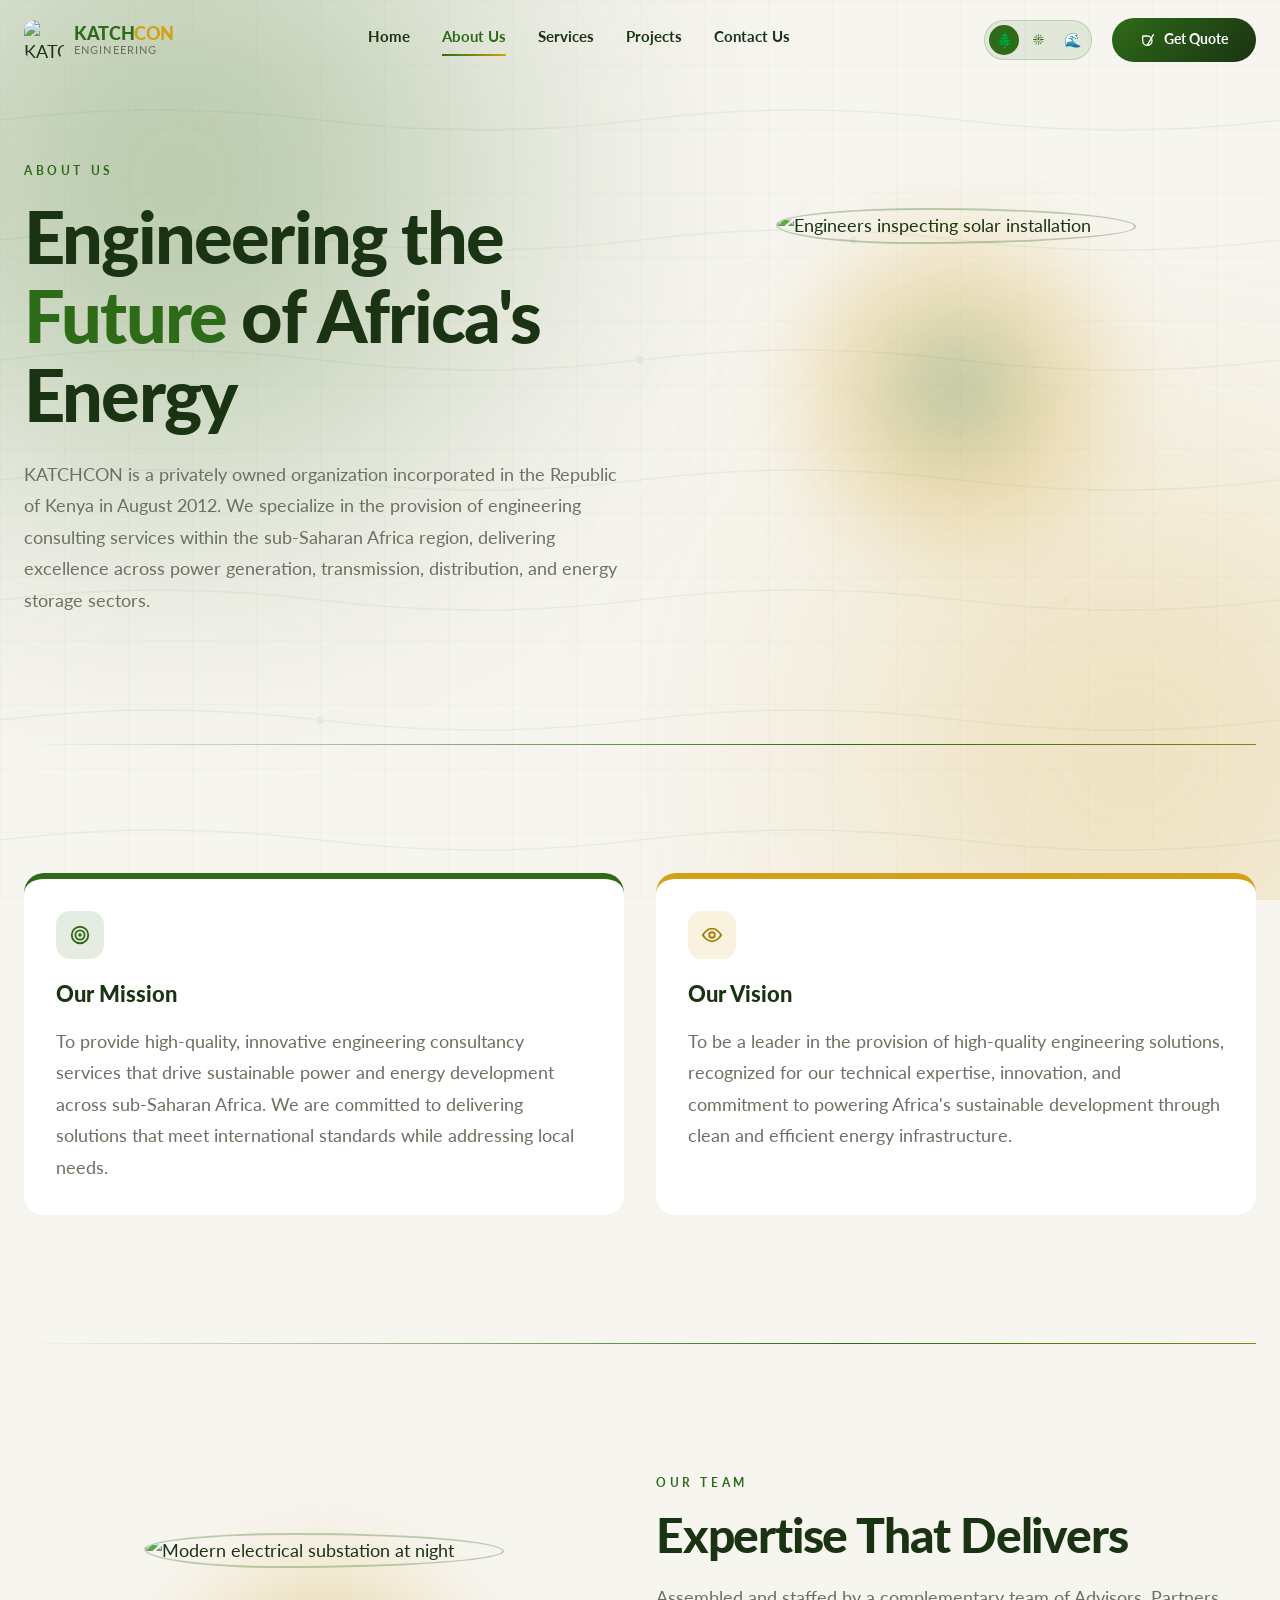
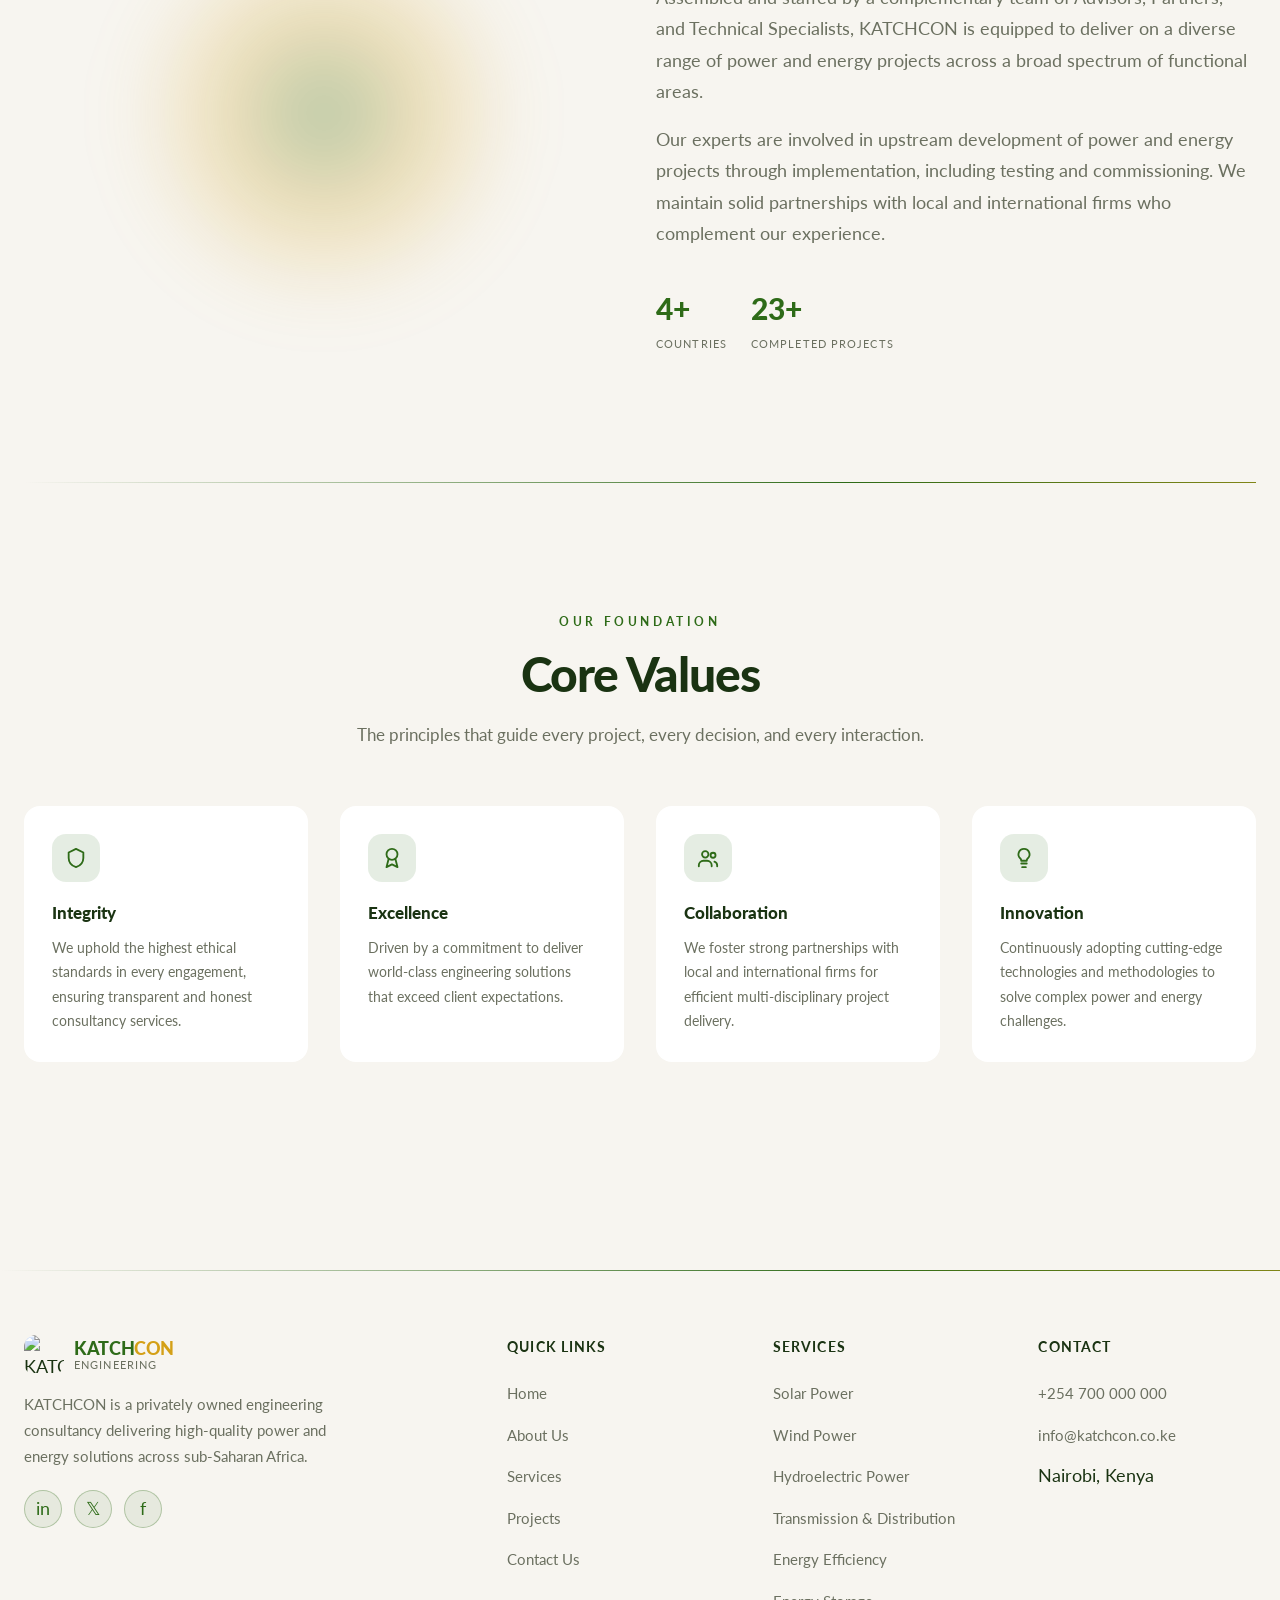
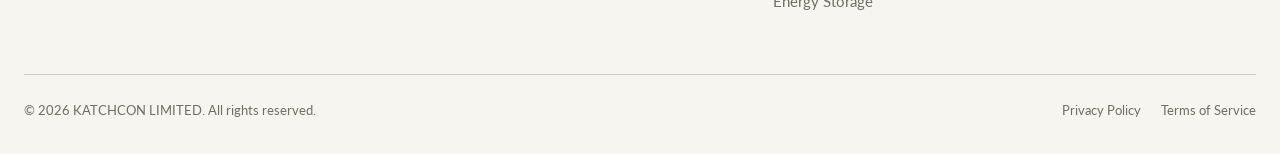
==== about.html @ cfc3e4c9 "Initial commit" ====
<!DOCTYPE html>
<html lang="en" data-theme="forest">
<head>
<meta charset="UTF-8">
<meta name="viewport" content="width=device-width, initial-scale=1.0">
<title>About Us — KATCHCON</title>
<meta name="description" content="KATCHCON is a privately owned organization incorporated in the Republic of Kenya in August 2012, delivering engineering consultancy across sub-Saharan Africa.">
<link rel="stylesheet" href="css/style.css">
</head>
<body>

<div id="page-backdrop" class="page-backdrop"></div>
<nav id="navbar" class="navbar"></nav>
<div id="mobile-menu" class="mobile-menu"></div>

<main>

  <section style="padding-top:160px;">
    <div class="container">
      <div class="grid grid-2" style="align-items:center;">
        <div class="reveal">
          <span class="mono-label">About Us</span>
          <h1 class="h1-hero">Engineering the <span class="text-teal">Future</span> of Africa's Energy</h1>
          <p style="margin-top:24px;color:var(--muted-foreground);">KATCHCON is a privately owned organization incorporated in the Republic of Kenya in August 2012. We specialize in the provision of engineering consulting services within the sub-Saharan Africa region, delivering excellence across power generation, transmission, distribution, and energy storage sectors.</p>
        </div>
        <div class="bubble-wrap reveal" style="width:360px;height:360px;margin:0 auto;">
          <div class="bubble-glow"></div>
          <div class="bubble-morph">
            <img src="https://media.base44.com/images/public/6a4498cb9123b20110361f7c/aa9e21a8c_generated_d5f78eeb.png" alt="Engineers inspecting solar installation">
          </div>
        </div>
      </div>
    </div>
  </section>
  <div class="container"><div class="spark-line"></div></div>

  <!-- MISSION & VISION -->
  <section>
    <div class="container">
      <div class="grid grid-2">
        <div class="mission-card reveal">
          <div class="icon-box"></div>
          <h3>Our Mission</h3>
          <p>To provide high-quality, innovative engineering consultancy services that drive sustainable power and energy development across sub-Saharan Africa. We are committed to delivering solutions that meet international standards while addressing local needs.</p>
        </div>
        <div class="mission-card amber reveal">
          <div class="icon-box amber"></div>
          <h3>Our Vision</h3>
          <p>To be a leader in the provision of high-quality engineering solutions, recognized for our technical expertise, innovation, and commitment to powering Africa's sustainable development through clean and efficient energy infrastructure.</p>
        </div>
      </div>
    </div>
  </section>
  <div class="container"><div class="spark-line"></div></div>

  <!-- TEAM -->
  <section>
    <div class="container">
      <div class="grid grid-2" style="align-items:center;">
        <div class="bubble-wrap reveal" style="width:360px;height:360px;margin:0 auto;order:1;">
          <div class="bubble-glow"></div>
          <div class="bubble-morph">
            <img src="https://media.base44.com/images/public/6a4498cb9123b20110361f7c/970204ae5_generated_f0fd13a5.png" alt="Modern electrical substation at night">
          </div>
        </div>
        <div class="reveal" style="order:2;">
          <span class="mono-label">Our Team</span>
          <h2 class="h2-section">Expertise That Delivers</h2>
          <p style="margin-bottom:16px;color:var(--muted-foreground);">Assembled and staffed by a complementary team of Advisors, Partners, and Technical Specialists, KATCHCON is equipped to deliver on a diverse range of power and energy projects across a broad spectrum of functional areas.</p>
          <p style="margin-bottom:32px;color:var(--muted-foreground);">Our experts are involved in upstream development of power and energy projects through implementation, including testing and commissioning. We maintain solid partnerships with local and international firms who complement our experience.</p>
          <div class="flex gap-6">
            <div><div class="stat-num" data-counter="20" data-suffix="+" style="font-size:30px;font-weight:900;color:var(--teal);">0+</div><div class="caption">Countries</div></div>
            <div><div class="stat-num" data-counter="100" data-suffix="+" style="font-size:30px;font-weight:900;color:var(--teal);">0+</div><div class="caption">Completed Projects</div></div>
          </div>
        </div>
      </div>
    </div>
  </section>
  <div class="container"><div class="spark-line"></div></div>

  <!-- CORE VALUES -->
  <section>
    <div class="container">
      <div class="section-eyebrow-block reveal">
        <span class="mono-label">Our Foundation</span>
        <h2 class="h2-section">Core Values</h2>
        <p class="section-desc" style="margin:0 auto;">The principles that guide every project, every decision, and every interaction.</p>
      </div>
      <div class="grid grid-4">
        <div class="value-card reveal" style="transition-delay:0ms;">
          <div class="icon-box"></div>
          <h3>Integrity</h3>
          <p>We uphold the highest ethical standards in every engagement, ensuring transparent and honest consultancy services.</p>
        </div>
        <div class="value-card reveal" style="transition-delay:80ms;">
          <div class="icon-box"></div>
          <h3>Excellence</h3>
          <p>Driven by a commitment to deliver world-class engineering solutions that exceed client expectations.</p>
        </div>
        <div class="value-card reveal" style="transition-delay:160ms;">
          <div class="icon-box"></div>
          <h3>Collaboration</h3>
          <p>We foster strong partnerships with local and international firms for efficient multi-disciplinary project delivery.</p>
        </div>
        <div class="value-card reveal" style="transition-delay:240ms;">
          <div class="icon-box"></div>
          <h3>Innovation</h3>
          <p>Continuously adopting cutting-edge technologies and methodologies to solve complex power and energy challenges.</p>
        </div>
      </div>
    </div>
  </section>

</main>

<footer id="footer"></footer>

<script src="js/icons.js"></script>
<script src="js/data.js"></script>
<script src="js/layout.js"></script>
<script src="js/theme.js"></script>
<script src="js/main.js"></script>
<script>
  window.ACTIVE_PAGE = "about";
  document.addEventListener("DOMContentLoaded", () => {
    document.querySelectorAll(".mission-card .icon-box")[0].innerHTML = icon("target", 22);
    document.querySelectorAll(".mission-card .icon-box")[1].innerHTML = icon("eye", 22);
    const valueIcons = ["shield","award","users","lightbulb"];
    document.querySelectorAll(".value-card .icon-box").forEach((el,i) => el.innerHTML = icon(valueIcons[i], 22));
  });
</script>
</body>
</html>
---- css/style.css ----
/* =========================================================
   KATCHCON — style.css
   ========================================================= */

@import url('https://fonts.googleapis.com/css2?family=Lato:wght@300;400;700;900&display=swap');

/* ---------- Color system / themes ---------- */
:root, [data-theme="forest"] {
  --background:#F7F5F0; --foreground:#1A3312; --surface:#FFFFFF; --obsidian:#12240E;
  --teal:#2E6B18; --teal-light:#4A8C2D; --teal-dark:#1A3312;
  --amber:#D4A017; --amber-light:#E8B923; --amber-dark:#A67C00;
  --muted:#E8E5DC; --muted-foreground:#6B7060; --border:#D1CFC4;
  --destructive:#E5484D; --radius:8px;
}
[data-theme="solar"] {
  --background:#FBF3E7; --foreground:#3B2410; --surface:#FFFFFF; --obsidian:#2B1708;
  --teal:#C1440E; --teal-light:#E0702F; --teal-dark:#7A2E0A;
  --amber:#E8A33D; --amber-light:#F4C267; --amber-dark:#B87A1E;
  --muted:#F0E2CC; --muted-foreground:#8A6B48; --border:#E3CBA5; --destructive:#E5484D;
}
[data-theme="ocean"] {
  --background:#F0F7F7; --foreground:#0B2E3A; --surface:#FFFFFF; --obsidian:#06212B;
  --teal:#0F6E8C; --teal-light:#2E93B0; --teal-dark:#083446;
  --amber:#2FBFA3; --amber-light:#5CD9BE; --amber-dark:#1F8F79;
  --muted:#DCEEF0; --muted-foreground:#547E87; --border:#BFE0E6; --destructive:#E5484D;
}

/* ---------- Reset ---------- */
* { box-sizing: border-box; margin: 0; padding: 0; }
html { scroll-behavior: smooth; }
body {
  font-family: 'Lato', 'Segoe UI', Arial, sans-serif;
  font-size: 18px;
  line-height: 1.75;
  -webkit-font-smoothing: antialiased;
  background: var(--background);
  color: var(--foreground);
  overflow-x: hidden;
  transition: background .4s ease, color .4s ease;
}
img { max-width: 100%; display: block; }
a { color: inherit; text-decoration: none; }
button, input, select, textarea { font-family: inherit; font-size: inherit; color: inherit; }
ul { list-style: none; }
h1,h2,h3,h4 { font-family: 'Lato', 'Segoe UI', Arial, sans-serif; }

/* Scrollbar */
::-webkit-scrollbar { width: 6px; height: 6px; }
::-webkit-scrollbar-track { background: var(--background); }
::-webkit-scrollbar-thumb { background: var(--teal); border-radius: 4px; }

/* ---------- Layout helpers ---------- */
.container { max-width: 1280px; margin: 0 auto; padding: 0 24px; }
.container-sm { max-width: 896px; margin: 0 auto; padding: 0 24px; }
main { position: relative; z-index: 1; }
section { padding: 96px 0; position: relative; }
@media (min-width: 1024px) { section { padding: 128px 0; } }
.section-tight { padding: 64px 0; }
.text-center { text-align: center; }
.grid { display: grid; gap: 32px; }
.grid-2 { grid-template-columns: 1fr; }
.grid-3 { grid-template-columns: 1fr; }
.grid-4 { grid-template-columns: repeat(2, 1fr); }
@media (min-width: 768px) { .grid-4 { grid-template-columns: repeat(4, 1fr); } }
@media (min-width: 1024px) {
  .grid-2 { grid-template-columns: 1fr 1fr; }
  .grid-3 { grid-template-columns: repeat(3, 1fr); }
}
.flex { display: flex; }
.flex-center { display: flex; align-items: center; }
.gap-3 { gap: 12px; } .gap-4 { gap: 16px; } .gap-6 { gap: 24px; }

/* ---------- Utility color classes ---------- */
.text-teal{color:var(--teal);} .text-amber{color:var(--amber);} .text-amber-dark{color:var(--amber-dark);}
.text-obsidian{color:var(--obsidian);} .text-muted-fg{color:var(--muted-foreground);} .text-white{color:#fff;}
.bg-cream{background:var(--background);} .bg-surface{background:var(--surface);} .bg-teal{background:var(--teal);}
.bg-teal-10{background:color-mix(in srgb, var(--teal) 10%, transparent);}
.bg-teal-20{background:color-mix(in srgb, var(--teal) 20%, transparent);}
.bg-amber-10{background:color-mix(in srgb, var(--amber) 10%, transparent);}
.bg-amber-20{background:color-mix(in srgb, var(--amber) 20%, transparent);}
.border-teal-10{border-color:color-mix(in srgb, var(--teal) 10%, transparent);}
.border-teal-20{border-color:color-mix(in srgb, var(--teal) 20%, transparent);}
.border-teal-30{border-color:color-mix(in srgb, var(--teal) 30%, transparent);}
.border-amber-20{border-color:color-mix(in srgb, var(--amber) 20%, transparent);}
.border-amber-40{border-color:color-mix(in srgb, var(--amber) 40%, transparent);}
.text-gradient-teal{background:linear-gradient(90deg,var(--teal),var(--teal-light));-webkit-background-clip:text;background-clip:text;color:transparent;}

/* ---------- Typography ---------- */
.mono-label{font-size:12px;letter-spacing:.3em;text-transform:uppercase;color:var(--teal);font-weight:700;margin-bottom:16px;display:block;}
.caption{font-size:11px;letter-spacing:.1em;text-transform:uppercase;color:var(--muted-foreground);}
.h1-hero{font-size:36px;font-weight:900;line-height:1.1;letter-spacing:-0.025em;}
.h2-section{font-size:30px;font-weight:900;line-height:1.1;letter-spacing:-0.025em;margin-bottom:20px;}
.section-desc{color:var(--muted-foreground);font-size:17px;max-width:640px;}
.section-head{max-width:720px;margin:0 auto 56px;}
@media(min-width:1024px){.h1-hero{font-size:72px;} .h2-section{font-size:48px;}}
p { color: var(--foreground); }

/* ---------- Buttons ---------- */
.btn{
  display:inline-flex;align-items:center;justify-content:center;gap:8px;
  min-height:44px;padding:0 28px;border-radius:9999px;font-weight:700;font-size:14px;
  border:none;cursor:pointer;transition:transform .25s ease, box-shadow .25s ease, opacity .25s ease;
  white-space:nowrap;
}
.btn:hover{ transform: translateY(-1px); }
.btn-primary{ background:linear-gradient(135deg,var(--teal),var(--teal-dark)); color:#fff; }
.btn-primary:hover{ box-shadow:0 8px 24px color-mix(in srgb, var(--teal) 45%, transparent); }
.btn-amber{ background:linear-gradient(135deg,var(--amber),var(--amber-dark)); color:var(--obsidian); }
.btn-amber:hover{ box-shadow:0 8px 24px color-mix(in srgb, var(--amber) 45%, transparent); }
.btn-outline-teal{ background:transparent; border:1.5px solid var(--teal); color:var(--teal); }
.btn-outline-teal:hover{ background:color-mix(in srgb, var(--teal) 10%, transparent); }
.btn-outline-amber{ background:transparent; border:1.5px solid var(--amber); color:var(--amber-dark); }
.btn-outline-amber:hover{ background:color-mix(in srgb, var(--amber) 10%, transparent); }
.btn-outline-white{ background:transparent; border:1.5px solid rgba(255,255,255,.5); color:#fff; }
.btn-outline-white:hover{ background:rgba(255,255,255,.1); }
.btn-block{ width:100%; }

.pill-badge{
  display:inline-flex;align-items:center;gap:8px;padding:8px 18px;border-radius:9999px;
  background:color-mix(in srgb, var(--teal) 10%, transparent);
  border:1px solid color-mix(in srgb, var(--teal) 20%, transparent);
  font-size:13px;font-weight:700;color:var(--teal);margin-bottom:24px;
}
.pill-badge.amber{ background:color-mix(in srgb, var(--amber) 12%, transparent); border-color:color-mix(in srgb, var(--amber) 25%, transparent); color:var(--amber-light); }

.field{
  width:100%;background:var(--muted);border:1px solid var(--border);border-radius:12px;
  padding:12px 16px;transition:box-shadow .2s ease, border-color .2s ease; color:var(--foreground);
}
.field:focus{ outline:none; border-color:var(--teal); box-shadow:0 0 0 3px color-mix(in srgb, var(--teal) 25%, transparent); }
label{ font-size:13px; font-weight:700; margin-bottom:6px; display:block; }

/* ---------- Animations ---------- */
.circuit-grid{
  background-image:
    linear-gradient(color-mix(in srgb, var(--teal) 4%, transparent) 1px, transparent 1px),
    linear-gradient(90deg, color-mix(in srgb, var(--teal) 4%, transparent) 1px, transparent 1px);
  background-size:64px 64px;
}
.spark-line{
  height:1px;width:100%;
  background:linear-gradient(90deg,transparent,var(--teal),var(--amber),transparent);
  background-size:200% 100%;animation:sparkFlow 3s linear infinite;
}
@keyframes sparkFlow{0%{background-position:-200% 0;}100%{background-position:200% 0;}}

.energy-trace{position:relative;}
.energy-trace::after{
  content:"";position:absolute;inset:-2px;border-radius:inherit;
  border:1px solid color-mix(in srgb, var(--amber) 40%, transparent);pointer-events:none;
  animation:energyTrace 3s ease-in-out infinite;
}
@keyframes energyTrace{
  0%,100%{border-color:color-mix(in srgb, var(--amber) 25%, transparent);box-shadow:0 0 0 rgba(0,0,0,0);}
  50%{border-color:color-mix(in srgb, var(--amber) 70%, transparent);box-shadow:0 0 24px color-mix(in srgb, var(--amber) 25%, transparent);}
}

.bubble-morph{
  border-radius:42% 58% 62% 38%/46% 52% 48% 54%;animation:bubbleMorph 8s ease-in-out infinite;
  overflow:hidden; position:relative; border:2px solid color-mix(in srgb, var(--teal) 30%, transparent);
}
@keyframes bubbleMorph{
  0%,100%{border-radius:42% 58% 62% 38%/46% 52% 48% 54%;}
  25%{border-radius:52% 48% 42% 58%/56% 38% 62% 44%;}
  50%{border-radius:38% 62% 52% 48%/44% 58% 42% 56%;}
  75%{border-radius:58% 42% 48% 52%/52% 44% 56% 48%;}
}
.bubble-wrap{ position:relative; }
.bubble-glow{
  position:absolute;inset:-18px;border-radius:50%;
  background:radial-gradient(circle, color-mix(in srgb, var(--teal) 35%, transparent), color-mix(in srgb, var(--amber) 25%, transparent), transparent 70%);
  filter:blur(32px);z-index:-1;
}
.bubble-morph img, .bubble-morph video{ width:100%; height:100%; object-fit:cover; }

.reveal{opacity:0;transform:translateY(30px);transition:opacity .7s cubic-bezier(.16,1,.3,1),transform .7s cubic-bezier(.16,1,.3,1);}
.reveal.is-visible{opacity:1;transform:translateY(0);}

.map-dot{position:absolute;width:12px;height:12px;border-radius:50%;background:var(--teal);}
.map-dot::after{content:"";position:absolute;inset:0;border-radius:50%;background:var(--teal);animation:pingDot 2s ease-out infinite;}
@keyframes pingDot{0%{transform:scale(1);opacity:.7;}100%{transform:scale(3);opacity:0;}}

@media(prefers-reduced-motion:reduce){
  *,*::before,*::after{animation:none!important;transition:none!important;}
  .reveal{opacity:1;transform:none;} html{scroll-behavior:auto;}
}

/* ---------- Page backdrop ---------- */
.page-backdrop{ position:fixed; inset:0; z-index:-1; overflow:hidden; pointer-events:none; }
.page-backdrop .circuit-grid{ position:absolute; inset:0; opacity:.6; }
.glow-blob{ position:absolute; border-radius:50%; filter:blur(140px); }
.glow-blob.teal{ width:600px;height:600px; top:-120px; left:-120px; background:color-mix(in srgb, var(--teal) 35%, transparent); }
.glow-blob.amber{ width:500px;height:500px; bottom:-100px; right:-100px; background:color-mix(in srgb, var(--amber) 30%, transparent); }
.page-backdrop svg{ position:absolute; inset:0; width:100%; height:100%; opacity:.06; }

/* ---------- Navbar ---------- */
nav.navbar{
  position:fixed; top:0; left:0; right:0; height:80px; z-index:50;
  display:flex; align-items:center; background:transparent; transition:background .3s ease, box-shadow .3s ease, border-color .3s ease;
  border-bottom:1px solid transparent;
}
nav.navbar.scrolled{
  background:color-mix(in srgb, var(--background) 95%, transparent);
  backdrop-filter:blur(16px); -webkit-backdrop-filter:blur(16px);
  border-bottom-color:color-mix(in srgb, var(--teal) 20%, transparent);
  box-shadow:0 4px 24px rgba(0,0,0,.05);
}
.navbar .container{ display:flex; align-items:center; justify-content:space-between; width:100%; }
.logo{ display:flex; align-items:center; gap:10px; }
.logo img{ width:40px; height:40px; border-radius:12px; object-fit:cover; }
.logo-text{ display:flex; flex-direction:column; line-height:1; }
.logo-text .name{ font-weight:900; font-size:18px; letter-spacing:-.02em; }
.logo-text .caption{ margin-top:2px; }
.nav-links{ display:none; align-items:center; gap:32px; }
.nav-links a{ position:relative; font-weight:700; font-size:15px; padding-bottom:6px; color:var(--foreground); transition:color .2s ease; }
.nav-links a:hover{ color:var(--teal); }
.nav-links a.active{ color:var(--teal); }
.nav-links a.active::after{
  content:""; position:absolute; left:0; right:0; bottom:0; height:2px;
  background:linear-gradient(90deg,var(--teal),var(--amber));
}
.nav-right{ display:none; align-items:center; gap:20px; }
@media (min-width:768px){ .nav-links{ display:flex; } .nav-right{ display:flex; } }

.theme-switch{
  display:flex; align-items:center; gap:4px; padding:4px; border-radius:9999px;
  background:color-mix(in srgb, var(--teal) 10%, transparent);
  border:1px solid color-mix(in srgb, var(--teal) 20%, transparent);
}
.theme-switch button{
  width:30px;height:30px;border-radius:50%;border:none;background:transparent;cursor:pointer;
  display:flex;align-items:center;justify-content:center;font-size:14px;color:var(--teal);
  transition:background .2s ease, color .2s ease;
}
.theme-switch button.active{ background:var(--teal); color:#fff; }

.hamburger{ display:flex; width:40px; height:40px; align-items:center; justify-content:center; background:none; border:none; cursor:pointer; }
@media (min-width:768px){ .hamburger{ display:none; } }
.hamburger span, .hamburger span::before, .hamburger span::after{
  content:""; display:block; width:22px; height:2px; background:var(--foreground); position:relative; transition:.25s ease;
}
.hamburger span::before{ position:absolute; top:-7px; }
.hamburger span::after{ position:absolute; top:7px; }
.hamburger.open span{ background:transparent; }
.hamburger.open span::before{ top:0; transform:rotate(45deg); }
.hamburger.open span::after{ top:0; transform:rotate(-45deg); }

.mobile-menu{
  position:fixed; top:80px; left:0; right:0; z-index:49; max-height:0; overflow:hidden;
  background:color-mix(in srgb, var(--background) 98%, transparent); backdrop-filter:blur(16px);
  border-bottom:1px solid color-mix(in srgb, var(--teal) 20%, transparent);
  transition:max-height .35s ease;
}
.mobile-menu.open{ max-height:480px; }
.mobile-menu .container{ padding:20px 24px 28px; display:flex; flex-direction:column; gap:18px; }
.mobile-menu a{ font-weight:700; font-size:16px; }
.mobile-menu a.active{ color:var(--teal); }
@media (min-width:768px){ .mobile-menu{ display:none; } }

/* ---------- Footer ---------- */
footer{ padding-top:0; margin-top:80px; }
footer .container{ padding-top:64px; padding-bottom:32px; }
.footer-grid{ display:grid; gap:40px; grid-template-columns:1fr; }
@media (min-width:768px){ .footer-grid{ grid-template-columns:2fr 1fr 1fr 1fr; gap:48px; } }
.footer-grid h4{ font-size:14px; text-transform:uppercase; letter-spacing:.08em; margin-bottom:18px; color:var(--foreground); }
.footer-grid ul li{ margin-bottom:10px; }
.footer-grid ul li a{ color:var(--muted-foreground); font-size:15px; transition:color .2s ease; }
.footer-grid ul li a:hover{ color:var(--teal); }
.footer-about p{ color:var(--muted-foreground); font-size:15px; margin:16px 0 20px; max-width:320px; }
.social-icons{ display:flex; gap:12px; }
.social-icons a{
  width:38px;height:38px;border-radius:50%; display:flex; align-items:center; justify-content:center;
  border:1px solid color-mix(in srgb, var(--teal) 30%, transparent); color:var(--teal);
  background:color-mix(in srgb, var(--teal) 8%, transparent); transition:background .2s ease, color .2s ease;
}
.social-icons a:hover{ background:var(--teal); color:#fff; }
.footer-bottom{
  border-top:1px solid var(--border); margin-top:48px; padding-top:24px;
  display:flex; flex-direction:column; gap:12px; font-size:13px; color:var(--muted-foreground);
}
@media (min-width:640px){ .footer-bottom{ flex-direction:row; justify-content:space-between; } }
.footer-bottom .legal-links{ display:flex; gap:20px; }
.footer-bottom a:hover{ color:var(--teal); }

/* ---------- Icon circle helper ---------- */
.icon-box{
  width:48px;height:48px;border-radius:14px;display:flex;align-items:center;justify-content:center;
  background:color-mix(in srgb, var(--teal) 12%, transparent); color:var(--teal); flex-shrink:0;
}
.icon-box.amber{ background:color-mix(in srgb, var(--amber) 14%, transparent); color:var(--amber-dark); }
.icon-circle{
  width:44px;height:44px;border-radius:50%;display:flex;align-items:center;justify-content:center;
  background:color-mix(in srgb, var(--teal) 12%, transparent); color:var(--teal); flex-shrink:0;
}

/* ---------- Hero (crossfade slideshow) ---------- */
.hero{
  position:relative; min-height:100vh; padding-top:80px; display:flex; align-items:center; overflow:hidden;
}
.slideshow{ position:absolute; inset:0; z-index:0; }
.slideshow img{ position:absolute; inset:0; width:100%; height:100%; object-fit:cover; opacity:0; transition:opacity 2s ease; }
.slideshow img.active{ opacity:1; }
.hero-overlay-1{
  position:absolute; inset:0; z-index:1;
  background:linear-gradient(to bottom, color-mix(in srgb, var(--background) 90%, transparent), color-mix(in srgb, var(--background) 60%, transparent), color-mix(in srgb, var(--background) 92%, transparent));
}
.hero-overlay-2{ position:absolute; inset:0; z-index:1; background:color-mix(in srgb, var(--teal) 5%, transparent); }
.slide-dots{ position:absolute; bottom:36px; left:50%; transform:translateX(-50%); z-index:3; display:flex; gap:8px; }
.slide-dots button{ height:10px; width:10px; border-radius:9999px; background:color-mix(in srgb, var(--foreground) 35%, transparent); border:none; cursor:pointer; transition:all .3s ease; padding:0; }
.slide-dots button.active{ width:28px; background:var(--teal); }
.hero-content{ position:relative; z-index:2; max-width:768px; }
.hero-content .h1-hero{ margin:8px 0 20px; }
.hero-content .h1-hero span{ display:block; }
.hero-content p.lead{ font-size:18px; color:var(--muted-foreground); max-width:560px; margin-bottom:32px; }
.hero-buttons{ display:flex; flex-wrap:wrap; gap:16px; margin-bottom:56px; }
.hero-stats{ display:flex; gap:40px; flex-wrap:wrap; }
.hero-stats .stat-num{ font-size:30px; font-weight:900; color:var(--amber-dark); }
.hero-bubble{ position:absolute; z-index:2; display:none; }
@media (min-width:1024px){ .hero-bubble{ display:block; } }
.hero-bubble.bl{ bottom:60px; left:40px; width:150px; height:150px; }
.hero-bubble.tr{ top:120px; right:60px; width:180px; height:180px; }

/* ---------- Section header ---------- */
.section-eyebrow-block{ text-align:center; max-width:720px; margin:0 auto 56px; }

/* ---------- Stat bar card ---------- */
.stat-card{
  background:var(--surface); border:1px solid color-mix(in srgb, var(--teal) 20%, transparent);
  border-radius:24px; padding:32px; margin-top:56px;
}
.stat-card .stat-num, .stat-strip .stat-num{ font-size:34px; font-weight:900; color:var(--teal); }
.stat-item{ text-align:center; }

/* ---------- Service / capability cards ---------- */
.card{ background:var(--surface); border-radius:16px; overflow:hidden; border:1px solid var(--border); transition:transform .3s ease, box-shadow .3s ease; }
.card:hover{ transform:translateY(-4px); box-shadow:0 16px 40px rgba(0,0,0,.08); }
.service-card-img{ height:192px; overflow:hidden; }
.service-card-img img{ width:100%; height:100%; object-fit:cover; transition:transform .5s ease; }
.card:hover .service-card-img img{ transform:scale(1.1); }
.service-card-body{ padding:24px; }
.service-card-body .title-row{ display:flex; align-items:center; gap:12px; margin-bottom:12px; }
.service-card-body h3{ font-size:18px; font-weight:900; }
.service-card-body p{ color:var(--muted-foreground); font-size:15px; margin-bottom:16px; }
.learn-more{ display:inline-flex; align-items:center; gap:6px; color:var(--teal); font-weight:700; font-size:14px; }
.learn-more svg{ transition:transform .2s ease; }
.card:hover .learn-more svg{ transform:translateX(4px); }

/* ---------- Why choose cards ---------- */
.why-card{ background:var(--surface); border-radius:16px; padding:28px; border-left:4px solid var(--teal); }
.why-card.amber{ border-left-color:var(--amber); }
.why-card h3{ font-size:17px; font-weight:900; margin:16px 0 8px; }
.why-card p{ color:var(--muted-foreground); font-size:14px; }

/* ---------- Global presence ---------- */
.map-card{ background:var(--surface); border:1px solid var(--border); border-radius:24px; overflow:hidden; }
.map-img-wrap{ position:relative; max-height:480px; overflow:hidden; }
.map-img-wrap img{ width:100%; height:100%; object-fit:cover; filter:saturate(.6) sepia(.2) hue-rotate(60deg); }
.stat-strip{ display:grid; grid-template-columns:repeat(2,1fr); gap:24px; padding:32px; }
@media(min-width:768px){ .stat-strip{ grid-template-columns:repeat(4,1fr); } }

/* ---------- What's Next panel ---------- */
.whatsnext{ position:relative; overflow:hidden; }
.whatsnext .slideshow img{ transition:opacity 2s ease; }
.whatsnext .overlay{ position:absolute; inset:0; background:linear-gradient(to bottom, color-mix(in srgb, var(--background) 92%, transparent), color-mix(in srgb, var(--background) 85%, transparent)); z-index:1; }
.whatsnext .container{ position:relative; z-index:2; }
.next-row{
  display:flex; align-items:center; gap:20px; background:var(--surface); border-radius:16px; padding:24px;
  margin-bottom:16px; transition:transform .25s ease, box-shadow .25s ease;
}
.next-row:hover{ transform:translateY(-2px); box-shadow:0 12px 30px rgba(0,0,0,.08); }
.next-row .arrow{ margin-left:auto; transition:transform .25s ease; color:var(--teal); }
.next-row:hover .arrow{ transform:translate(4px,-4px); }
.next-row h4{ font-size:16px; font-weight:900; }
.next-row p{ font-size:14px; color:var(--muted-foreground); }

/* ---------- Closing CTA ---------- */
.cta-dark{
  position:relative; overflow:hidden; border-radius:24px;
  background:linear-gradient(135deg, var(--teal-dark), var(--obsidian));
  padding:64px 32px; text-align:center;
}
.cta-dark .glow-blob.teal{ width:320px;height:320px; top:-60px; left:-60px; filter:blur(60px); }
.cta-dark .glow-blob.amber{ width:320px;height:320px; bottom:-60px; right:-60px; filter:blur(60px); }
.cta-dark .content{ position:relative; z-index:2; max-width:640px; margin:0 auto; }
.cta-dark h2{ color:#fff; }
.cta-dark p{ color:rgba(255,255,255,.8); margin-bottom:32px; }
.cta-dark .buttons{ display:flex; flex-wrap:wrap; gap:16px; justify-content:center; }
.corner-circuit{ position:absolute; top:16px; right:16px; width:140px; height:140px; opacity:.2; z-index:1; }

/* ---------- About page ---------- */
.mission-card{ background:var(--surface); border-radius:20px; padding:32px; border-top:6px solid var(--teal); }
.mission-card.amber{ border-top-color:var(--amber); }
.mission-card h3{ font-size:22px; font-weight:900; margin:16px 0 12px; }
.mission-card p{ color:var(--muted-foreground); }

.value-card{ background:var(--surface); border-radius:16px; padding:28px; text-align:left; }
.value-card h3{ font-size:17px; font-weight:900; margin:16px 0 8px; }
.value-card p{ color:var(--muted-foreground); font-size:14px; }

/* ---------- Services page rows ---------- */
.service-row{ display:grid; grid-template-columns:1fr; gap:40px; align-items:center; margin-bottom:80px; }
@media(min-width:1024px){ .service-row{ grid-template-columns:1fr 1fr; } }
.service-row .img-col img{ width:100%; height:320px; object-fit:cover; border-radius:24px; }
.service-row.reverse .img-col{ order:2; }
.service-row .big-num{ font-size:60px; font-weight:900; color:color-mix(in srgb, var(--teal) 10%, transparent); line-height:1; }
.service-row .title-row{ display:flex; align-items:center; gap:16px; margin:8px 0 16px; }
.service-row h2{ font-size:24px; font-weight:900; }
.service-row p.desc{ color:var(--muted-foreground); margin-bottom:20px; }
.cap-grid{ display:grid; grid-template-columns:1fr; gap:10px; margin-bottom:24px; }
@media(min-width:480px){ .cap-grid{ grid-template-columns:1fr 1fr; } }
.cap-grid li{ display:flex; align-items:center; gap:8px; font-size:14px; color:var(--foreground); }
.cap-dot{ width:6px;height:6px;border-radius:50%;background:var(--amber); flex-shrink:0; }

/* ---------- Service detail ---------- */
.back-link{ display:inline-flex; align-items:center; gap:8px; font-weight:700; color:var(--teal); margin-bottom:32px; }
.detail-hero{ display:grid; grid-template-columns:1fr; gap:40px; align-items:center; }
@media(min-width:1024px){ .detail-hero{ grid-template-columns:1fr 1fr; } }
.detail-num{ font-size:72px; font-weight:900; color:color-mix(in srgb, var(--teal) 10%, transparent); line-height:1; }
.checklist li{ display:flex; gap:12px; align-items:flex-start; margin-bottom:16px; }
.check-badge{ width:24px;height:24px; border-radius:50%; background:color-mix(in srgb, var(--amber) 25%, transparent); color:var(--amber-dark); display:flex; align-items:center; justify-content:center; flex-shrink:0; margin-top:2px; }
.cap-card{ background:var(--surface); border-radius:20px; padding:28px; border:1px solid var(--border); }
.cap-num-list li{ display:flex; align-items:center; gap:14px; padding:10px 0; border-bottom:1px solid var(--border); font-size:15px; }
.cap-num-list li:last-child{ border-bottom:none; }
.cap-num-list .idx{ color:var(--teal); font-weight:900; font-size:13px; }
.prevnext{ display:flex; justify-content:space-between; gap:20px; margin-top:56px; flex-wrap:wrap; }
.prevnext a{ flex:1; min-width:200px; padding:20px; background:var(--surface); border:1px solid var(--border); border-radius:16px; }
.prevnext .pn-cap{ display:block; margin-bottom:6px; }
.prevnext.next-link{ text-align:right; }
.prevnext a:hover{ border-color:var(--teal); }

/* ---------- Projects page ---------- */
.filter-bar{ display:flex; flex-wrap:wrap; gap:10px; justify-content:center; }
.filter-pill{
  padding:8px 18px; border-radius:9999px; font-size:13px; font-weight:700; cursor:pointer;
  border:1px solid var(--border); background:transparent; color:var(--muted-foreground); transition:all .2s ease;
}
.filter-pill.active{ background:var(--teal); border-color:var(--teal); color:#fff; }
.project-grid{ display:grid; grid-template-columns:1fr; gap:28px; }
@media(min-width:640px){ .project-grid{ grid-template-columns:1fr 1fr; } }
@media(min-width:1024px){ .project-grid{ grid-template-columns:repeat(3,1fr); } }
.project-card{ position:relative; border-radius:20px; overflow:hidden; height:320px; }
.project-card img{ width:100%; height:100%; object-fit:cover; transition:transform .5s ease, filter .5s ease; }
.project-card:hover img{ transform:scale(1.05); filter:grayscale(1); }
.project-grad{
  position:absolute; inset:0; display:flex; flex-direction:column; justify-content:flex-end; padding:20px;
  background:linear-gradient(to top, color-mix(in srgb, var(--obsidian) 92%, transparent), transparent 60%);
}
.project-grad .cat{ color:var(--amber-light); font-size:11px; letter-spacing:.15em; text-transform:uppercase; font-weight:700; margin-bottom:6px; }
.project-grad h3{ color:#fff; font-size:17px; font-weight:900; }
.project-hover{
  position:absolute; inset:0; background:color-mix(in srgb, var(--obsidian) 86%, transparent);
  display:flex; align-items:center; justify-content:center; gap:24px; opacity:0; transition:opacity .3s ease;
}
.project-card:hover .project-hover{ opacity:1; }
.project-hover .stat{ text-align:center; color:#fff; }
.project-hover .stat .num{ font-size:22px; font-weight:900; }
.project-hover .divider{ width:1px; height:48px; background:rgba(255,255,255,.3); }

/* ---------- Contact page ---------- */
.contact-row{ display:flex; align-items:center; gap:16px; margin-bottom:20px; }
.contact-row .label-txt{ font-weight:700; }
.form-card{ position:relative; background:var(--surface); border-radius:24px; padding:36px; border:1px solid var(--border); overflow:hidden; }
.form-card svg.corner{ position:absolute; top:16px; right:16px; width:120px; height:120px; opacity:.1; }
.form-grid{ display:grid; grid-template-columns:1fr; gap:20px; margin-bottom:20px; }
@media(min-width:640px){ .form-grid{ grid-template-columns:1fr 1fr; } }
.form-field{ display:flex; flex-direction:column; }
.submit-row{ display:flex; align-items:center; gap:16px; margin-top:8px; }
.submit-line{ flex:1; height:1px; background:linear-gradient(90deg, transparent, var(--amber)); }
.submit-line.right{ background:linear-gradient(90deg, var(--amber), transparent); }
.submit-btn{
  width:56px;height:56px;border-radius:50%; border:none; cursor:pointer; flex-shrink:0;
  display:flex; align-items:center; justify-content:center; background:var(--muted); color:var(--muted-foreground);
  transition:background .3s ease, color .3s ease;
}
.submit-btn.ready{ background:linear-gradient(135deg,var(--teal),var(--teal-dark)); color:#fff; cursor:pointer; }
.helper-text{ text-align:center; font-size:13px; margin-top:14px; color:var(--muted-foreground); }
.helper-text.ready{ color:var(--teal); font-weight:700; }
.spinner{ width:18px;height:18px;border-radius:50%;border:2px solid rgba(255,255,255,.4);border-top-color:#fff;animation:spin .7s linear infinite; }
@keyframes spin{ to{ transform:rotate(360deg); } }
.success-state{ text-align:center; padding:40px 0; }
.success-badge{ width:64px;height:64px;border-radius:50%; background:color-mix(in srgb, var(--teal) 15%, transparent); color:var(--teal); display:flex; align-items:center; justify-content:center; margin:0 auto 20px; }
.toast{
  position:fixed; bottom:24px; right:24px; z-index:60; background:var(--obsidian); color:#fff; border-radius:14px;
  padding:16px 20px; display:flex; align-items:center; gap:14px; transform:translateY(200%); opacity:0;
  transition:transform .4s ease, opacity .4s ease; max-width:320px;
}
.toast.show{ transform:translateY(0); opacity:1; }
.toast .icon{ color:var(--amber-light); flex-shrink:0; }
.toast .msg small{ display:block; color:rgba(255,255,255,.6); font-weight:400; font-size:12px; margin-top:2px; }

/* ---------- Calculator page ---------- */
.calc-grid{ display:grid; grid-template-columns:1fr; gap:32px; align-items:start; }
@media(min-width:1024px){ .calc-grid{ grid-template-columns:2fr 1fr; } }
.calc-card{ background:var(--surface); border:1px solid var(--border); border-radius:20px; padding:28px; margin-bottom:24px; }
.calc-card h2{ font-size:20px; font-weight:900; }
.calc-header-row{ display:flex; align-items:center; justify-content:space-between; margin-bottom:20px; }
.load-table{ width:100%; border-collapse:collapse; }
.load-table th{ text-align:left; font-size:12px; text-transform:uppercase; letter-spacing:.05em; color:var(--muted-foreground); padding:8px 6px; display:none; }
@media(min-width:768px){ .load-table th{ display:table-cell; } }
.load-table td{ padding:8px 6px; vertical-align:middle; }
.load-table input{ width:100%; }
.load-table .total-cell{ font-weight:900; color:var(--teal); white-space:nowrap; }
.load-table .del-btn{ background:none; border:none; cursor:pointer; color:var(--destructive); padding:6px; }
.preset-row{ display:flex; flex-wrap:wrap; gap:8px; margin-top:20px; }
.preset-pill{
  font-size:12px; padding:6px 14px; border-radius:9999px; border:1px solid var(--border); background:var(--muted);
  cursor:pointer; color:var(--foreground); transition:all .2s ease;
}
.preset-pill:hover{ border-color:var(--teal); color:var(--teal); }
.voltage-toggle{ display:flex; gap:10px; margin:10px 0 24px; }
.voltage-toggle button{
  flex:1; padding:10px; border-radius:12px; border:1px solid var(--border); background:var(--muted);
  font-weight:700; cursor:pointer; color:var(--foreground); transition:all .2s ease;
}
.voltage-toggle button.active{ background:var(--teal); border-color:var(--teal); color:#fff; }
input[type=range]{ width:100%; accent-color:var(--teal); }
.results-panel{
  position:sticky; top:100px; background:linear-gradient(160deg,var(--surface), color-mix(in srgb, var(--teal) 4%, transparent));
  border:1px solid color-mix(in srgb, var(--teal) 20%, transparent); border-radius:20px; padding:28px;
}
.result-row{ display:flex; align-items:center; gap:14px; padding:16px 0; border-bottom:1px solid var(--border); }
.result-row:last-of-type{ border-bottom:none; }
.result-row .r-label{ font-size:13px; color:var(--muted-foreground); }
.result-row .r-num{ font-size:22px; font-weight:900; color:var(--teal); }
.result-row .r-sub{ font-size:12px; color:var(--muted-foreground); }
.calc-footnote{ text-align:center; font-size:13px; color:var(--muted-foreground); margin-top:16px; }

/* ---------- Misc ---------- */
.divider-wrap{ padding: 0; }
.center-col{ max-width:720px; margin:0 auto; text-align:center; }
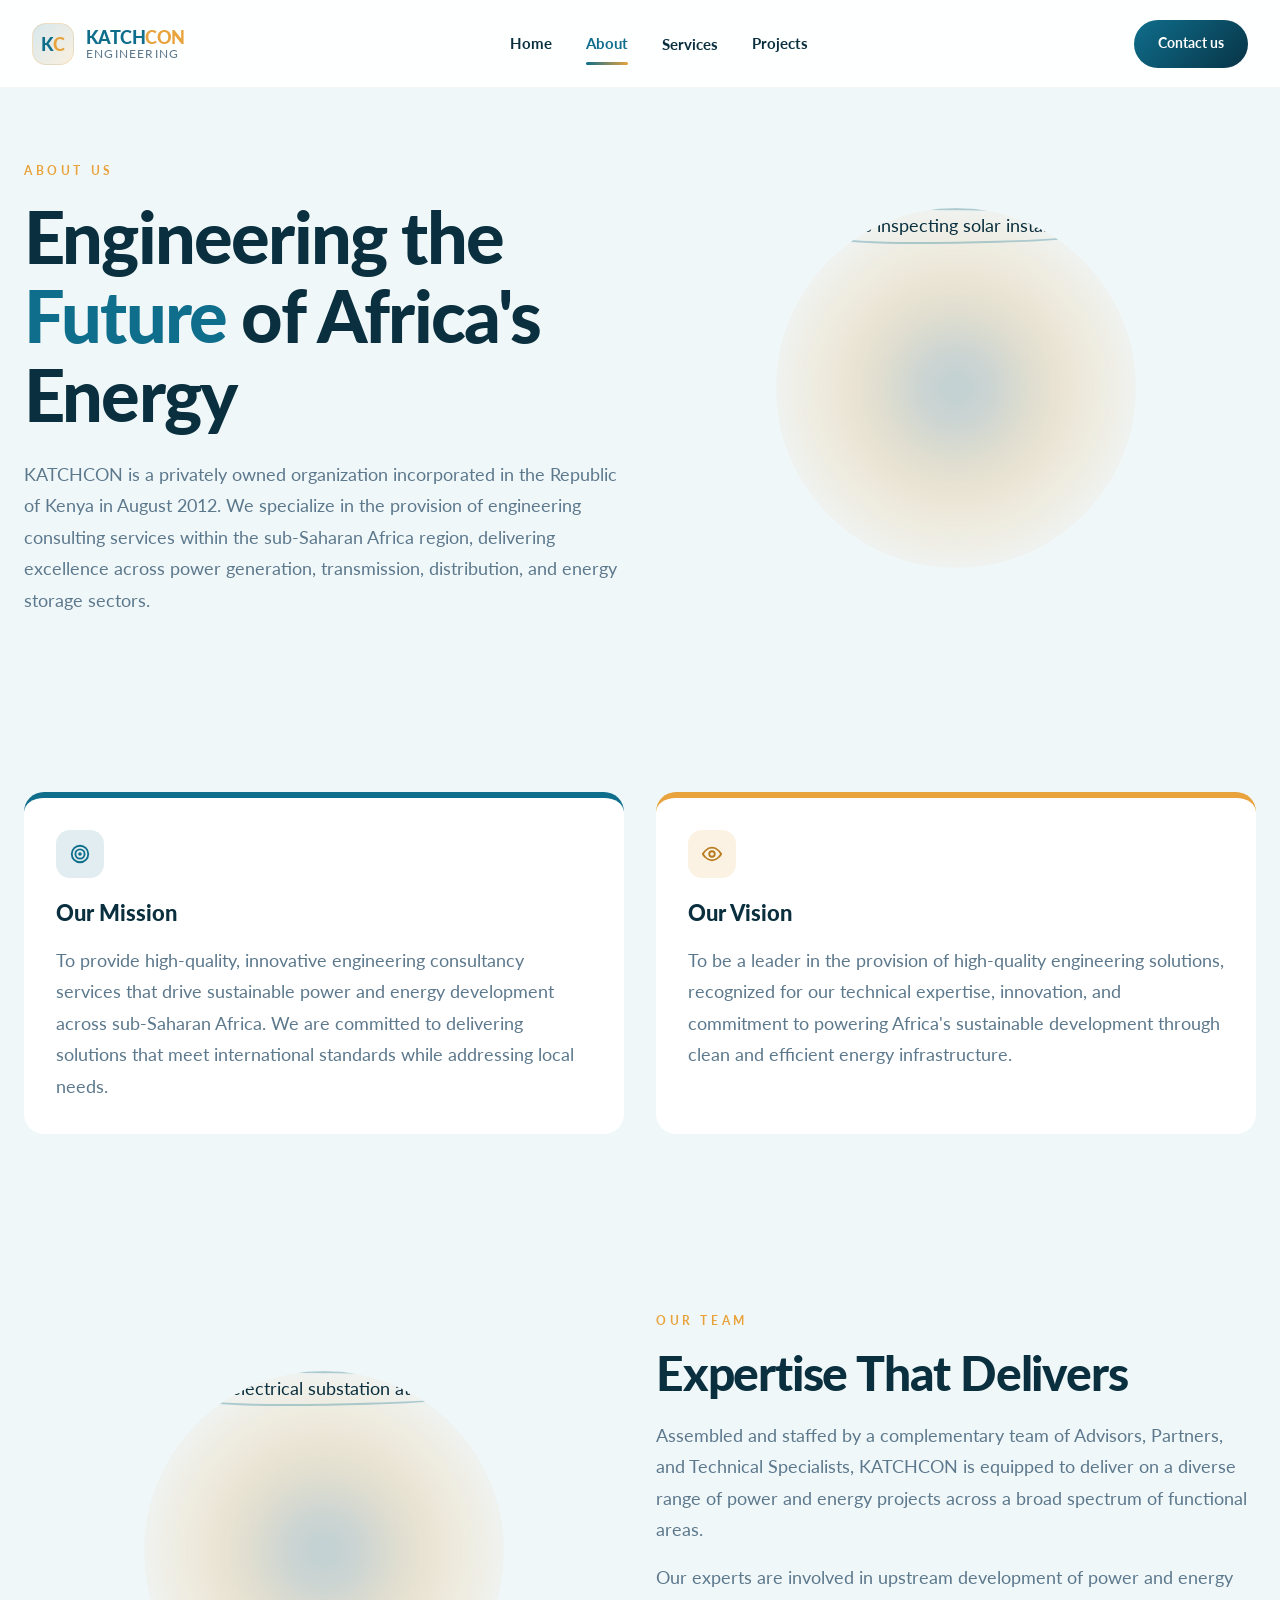
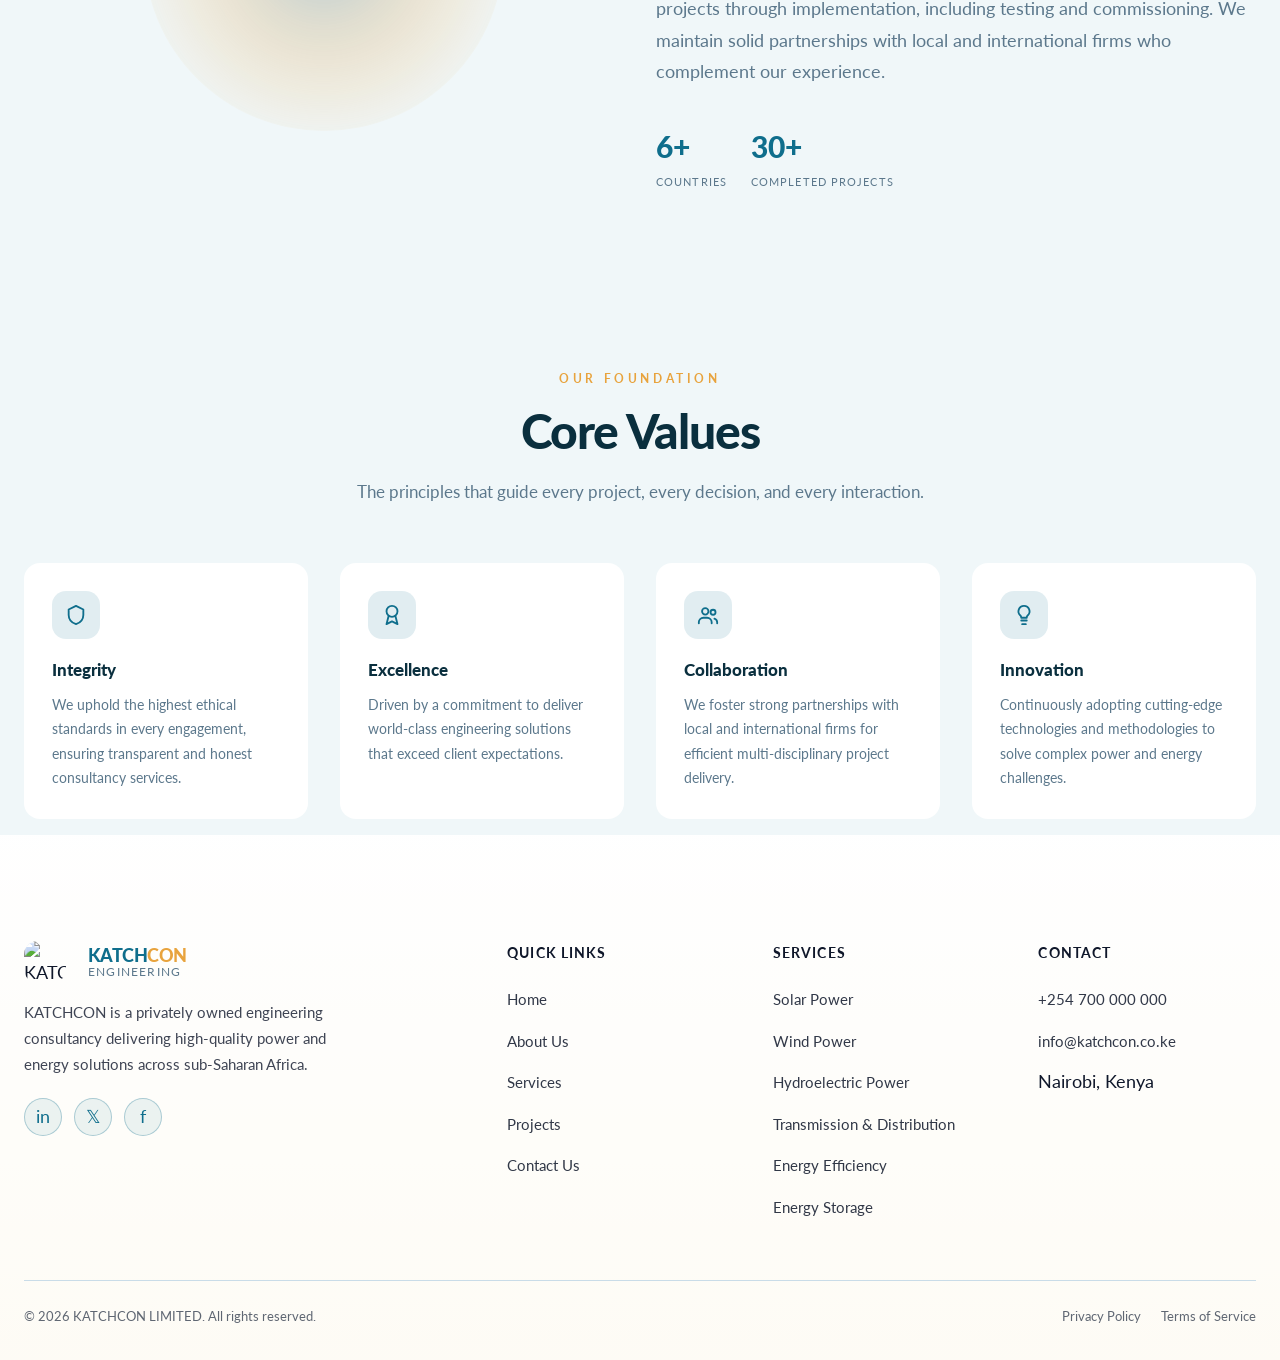
==== commit 703c552d: "Update footer (logo + colors), map background (use map.png), and enhance SVG link animations" ====
--- a/about.html
+++ b/about.html
@@ -1,5 +1,5 @@
 <!DOCTYPE html>
-<html lang="en" data-theme="forest">
+<html lang="en" data-theme="ocean">
 <head>
 <meta charset="UTF-8">
 <meta name="viewport" content="width=device-width, initial-scale=1.0">
@@ -32,7 +32,6 @@
       </div>
     </div>
   </section>
-  <div class="container"><div class="spark-line"></div></div>
 
   <!-- MISSION & VISION -->
   <section>
@@ -51,7 +50,6 @@
       </div>
     </div>
   </section>
-  <div class="container"><div class="spark-line"></div></div>
 
   <!-- TEAM -->
   <section>
@@ -76,7 +74,6 @@
       </div>
     </div>
   </section>
-  <div class="container"><div class="spark-line"></div></div>
 
   <!-- CORE VALUES -->
   <section>
--- a/css/style.css
+++ b/css/style.css
@@ -19,10 +19,10 @@
   --muted:#F0E2CC; --muted-foreground:#8A6B48; --border:#E3CBA5; --destructive:#E5484D;
 }
 [data-theme="ocean"] {
-  --background:#F0F7F7; --foreground:#0B2E3A; --surface:#FFFFFF; --obsidian:#06212B;
-  --teal:#0F6E8C; --teal-light:#2E93B0; --teal-dark:#083446;
-  --amber:#2FBFA3; --amber-light:#5CD9BE; --amber-dark:#1F8F79;
-  --muted:#DCEEF0; --muted-foreground:#547E87; --border:#BFE0E6; --destructive:#E5484D;
+  --background:#F0F7F9; --foreground:#0A2F3E; --surface:#FFFFFF; --obsidian:#041A27;
+  --teal:#0F6E8C; --teal-light:#3B96C3; --teal-dark:#083446;
+  --amber:#E8A33D; --amber-light:#F4C267; --amber-dark:#B87A1E;
+  --muted:#E8EFF5; --muted-foreground:#5C788C; --border:#C9DCE8; --destructive:#E5484D;
 }
 
 /* ---------- Reset ---------- */
@@ -53,8 +53,8 @@
 .container { max-width: 1280px; margin: 0 auto; padding: 0 24px; }
 .container-sm { max-width: 896px; margin: 0 auto; padding: 0 24px; }
 main { position: relative; z-index: 1; }
-section { padding: 96px 0; position: relative; }
-@media (min-width: 1024px) { section { padding: 128px 0; } }
+section { padding: 64px 0; position: relative; }
+@media (min-width: 1024px) { section { padding: 88px 0; } }
 .section-tight { padding: 64px 0; }
 .text-center { text-align: center; }
 .grid { display: grid; gap: 32px; }
@@ -86,7 +86,7 @@
 .text-gradient-teal{background:linear-gradient(90deg,var(--teal),var(--teal-light));-webkit-background-clip:text;background-clip:text;color:transparent;}
 
 /* ---------- Typography ---------- */
-.mono-label{font-size:12px;letter-spacing:.3em;text-transform:uppercase;color:var(--teal);font-weight:700;margin-bottom:16px;display:block;}
+.mono-label{font-size:12px;letter-spacing:.3em;text-transform:uppercase;color:var(--amber);font-weight:700;margin-bottom:16px;display:block;}
 .caption{font-size:11px;letter-spacing:.1em;text-transform:uppercase;color:var(--muted-foreground);}
 .h1-hero{font-size:36px;font-weight:900;line-height:1.1;letter-spacing:-0.025em;}
 .h2-section{font-size:30px;font-weight:900;line-height:1.1;letter-spacing:-0.025em;margin-bottom:20px;}
@@ -128,6 +128,7 @@
   padding:12px 16px;transition:box-shadow .2s ease, border-color .2s ease; color:var(--foreground);
 }
 .field:focus{ outline:none; border-color:var(--teal); box-shadow:0 0 0 3px color-mix(in srgb, var(--teal) 25%, transparent); }
+input::placeholder, textarea::placeholder, select::placeholder{ color:#A8B0BC; opacity:1; }
 label{ font-size:13px; font-weight:700; margin-bottom:6px; display:block; }
 
 /* ---------- Animations ---------- */
@@ -137,12 +138,9 @@
     linear-gradient(90deg, color-mix(in srgb, var(--teal) 4%, transparent) 1px, transparent 1px);
   background-size:64px 64px;
 }
-.spark-line{
-  height:1px;width:100%;
-  background:linear-gradient(90deg,transparent,var(--teal),var(--amber),transparent);
-  background-size:200% 100%;animation:sparkFlow 3s linear infinite;
-}
-@keyframes sparkFlow{0%{background-position:-200% 0;}100%{background-position:200% 0;}}
+
+/* Ensure any circuit/grid overlay is hidden (override) */
+.circuit-grid{ display:none !important; background-image:none !important; }
 
 .energy-trace{position:relative;}
 .energy-trace::after{
@@ -187,7 +185,10 @@
 
 /* ---------- Page backdrop ---------- */
 .page-backdrop{ position:fixed; inset:0; z-index:-1; overflow:hidden; pointer-events:none; }
-.page-backdrop .circuit-grid{ position:absolute; inset:0; opacity:.6; }
+.page-backdrop .circuit-grid{ position:absolute; inset:0; opacity:.6; display:none !important; background-image:none !important; }
+
+/* Hide entire page backdrop to ensure map area shows only the map layers */
+#page-backdrop{ display:none !important; }
 .glow-blob{ position:absolute; border-radius:50%; filter:blur(140px); }
 .glow-blob.teal{ width:600px;height:600px; top:-120px; left:-120px; background:color-mix(in srgb, var(--teal) 35%, transparent); }
 .glow-blob.amber{ width:500px;height:500px; bottom:-100px; right:-100px; background:color-mix(in srgb, var(--amber) 30%, transparent); }
@@ -195,32 +196,72 @@
 
 /* ---------- Navbar ---------- */
 nav.navbar{
-  position:fixed; top:0; left:0; right:0; height:80px; z-index:50;
-  display:flex; align-items:center; background:transparent; transition:background .3s ease, box-shadow .3s ease, border-color .3s ease;
-  border-bottom:1px solid transparent;
+  position:fixed; top:0; left:0; right:0; height:88px; z-index:50;
+  display:flex; align-items:center; justify-content:center;
+  background:var(--navbar-bg-color, rgba(255,255,255,0.92));
+  background-image: var(--navbar-bg-image, none);
+  background-size: var(--navbar-bg-size, cover);
+  background-position: var(--navbar-bg-position, center);
+  background-repeat: no-repeat;
+  transition:background .3s ease, box-shadow .3s ease, border-color .3s ease;
+  border-bottom:1px solid rgba(0,0,0,0.04);
+  backdrop-filter:blur(18px); -webkit-backdrop-filter:blur(18px);
+  overflow:visible;
 }
 nav.navbar.scrolled{
-  background:color-mix(in srgb, var(--background) 95%, transparent);
-  backdrop-filter:blur(16px); -webkit-backdrop-filter:blur(16px);
-  border-bottom-color:color-mix(in srgb, var(--teal) 20%, transparent);
-  box-shadow:0 4px 24px rgba(0,0,0,.05);
-}
-.navbar .container{ display:flex; align-items:center; justify-content:space-between; width:100%; }
-.logo{ display:flex; align-items:center; gap:10px; }
-.logo img{ width:40px; height:40px; border-radius:12px; object-fit:cover; }
+  background:var(--navbar-bg-color, rgba(255,255,255,0.98));
+  border-bottom-color:rgba(15,110,140,0.16);
+  box-shadow:0 10px 30px rgba(0,0,0,.08);
+}
+..home-page nav.navbar{
+  --navbar-bg-color: rgba(255,255,255,0.82);
+  --navbar-bg-image: none;
+}
+.home-page nav.navbar.scrolled{
+  --navbar-bg-color: rgba(255,255,255,0.88);
+  --navbar-bg-image: none;
+}
+.navbar .container{ display:flex; align-items:center; justify-content:space-between; width:100%; max-width:1280px; padding:0 32px; }
+.nav-bar-inner{ display:flex; align-items:center; width:100%; gap:24px; }
+.logo{ display:flex; align-items:center; gap:12px; }
+.logo-mark{
+  width:42px; height:42px; display:flex; align-items:center; justify-content:center;
+  border-radius:14px; background:linear-gradient(135deg, rgba(15,110,140,.16), rgba(232,163,61,.16));
+  border:1px solid rgba(232,163,61,0.22);
+}
+
+/* Footer-specific logo image sizing */
+.footer-about .footer-logo-img{ width:42px; height:42px; display:inline-block; object-fit:cover; border-radius:14px; margin-right:10px; }
+.mark-text{ font-weight:900; font-size:18px; line-height:1; }
 .logo-text{ display:flex; flex-direction:column; line-height:1; }
-.logo-text .name{ font-weight:900; font-size:18px; letter-spacing:-.02em; }
-.logo-text .caption{ margin-top:2px; }
-.nav-links{ display:none; align-items:center; gap:32px; }
-.nav-links a{ position:relative; font-weight:700; font-size:15px; padding-bottom:6px; color:var(--foreground); transition:color .2s ease; }
-.nav-links a:hover{ color:var(--teal); }
-.nav-links a.active{ color:var(--teal); }
+.logo-text .name{ font-weight:900; font-size:18px; letter-spacing:-.03em; }
+.logo-text .caption{ margin-top:2px; font-size:12px; color:var(--muted-foreground); }
+.nav-center{ flex:1; display:flex; justify-content:center; }
+.nav-links{ display:flex; align-items:center; gap:34px; position:relative; }
+.nav-links a, .dropdown-toggle{ position:relative; font-weight:700; font-size:15px; color:var(--foreground); transition:color .2s ease; background:none; border:none; cursor:pointer; }
+.nav-links a:hover, .dropdown-toggle:hover{ color:var(--teal); }
+.nav-links a.active, .service-dropdown.active > .dropdown-toggle{ color:var(--teal); }
 .nav-links a.active::after{
-  content:""; position:absolute; left:0; right:0; bottom:0; height:2px;
-  background:linear-gradient(90deg,var(--teal),var(--amber));
-}
-.nav-right{ display:none; align-items:center; gap:20px; }
-@media (min-width:768px){ .nav-links{ display:flex; } .nav-right{ display:flex; } }
+  content:""; position:absolute; left:0; right:0; bottom:-8px; height:3px;
+  border-radius:9999px; background:linear-gradient(90deg,var(--teal),var(--amber));
+}
+.service-dropdown{ position:relative; z-index:999; }
+.service-dropdown .dropdown-menu{
+  position:absolute; top:calc(100% + 12px); left:0;
+  min-width:240px; background:var(--surface); border:1px solid var(--border);
+  border-radius:16px; box-shadow:0 24px 60px rgba(0,0,0,.12);
+  opacity:0; visibility:hidden; transform:translateY(10px); transition:opacity .25s ease, transform .25s ease, visibility .25s ease;
+  z-index:999; padding:14px 0;
+}
+.service-dropdown.open .dropdown-menu{ opacity:1; visibility:visible; transform:translateY(0); }
+.service-dropdown .dropdown-menu a{
+  display:block; padding:12px 20px; color:var(--foreground); font-size:15px; text-decoration:none;
+}
+.service-dropdown .dropdown-menu a:hover{ background:color-mix(in srgb, var(--teal) 10%, transparent); color:var(--teal); }
+.btn-contact{ white-space:nowrap; padding:0 24px; min-height:48px; }
+.hamburger{ display:flex; width:40px; height:40px; align-items:center; justify-content:center; background:none; border:none; cursor:pointer; }
+@media (min-width:768px){ .hamburger{ display:none; } }
+@media (max-width:767px){ .dropdown-toggle{ width:100%; text-align:left; }}
 
 .theme-switch{
   display:flex; align-items:center; gap:4px; padding:4px; border-radius:9999px;
@@ -252,21 +293,28 @@
   transition:max-height .35s ease;
 }
 .mobile-menu.open{ max-height:480px; }
-.mobile-menu .container{ padding:20px 24px 28px; display:flex; flex-direction:column; gap:18px; }
-.mobile-menu a{ font-weight:700; font-size:16px; }
+.mobile-menu .container{ padding:20px 24px 28px; display:flex; flex-direction:column; gap:18px; }  .mobile-submenu-title{ font-weight:900; letter-spacing:.08em; text-transform:uppercase; color:var(--muted-foreground); margin-top:10px; }.mobile-menu a{ font-weight:700; font-size:16px; }
 .mobile-menu a.active{ color:var(--teal); }
 @media (min-width:768px){ .mobile-menu{ display:none; } }
 
 /* ---------- Footer ---------- */
-footer{ padding-top:0; margin-top:80px; }
-footer .container{ padding-top:64px; padding-bottom:32px; }
-.footer-grid{ display:grid; gap:40px; grid-template-columns:1fr; }
+footer{ padding-top:0; margin-top:-72px; position:relative; z-index:0;
+  background:linear-gradient(135deg, #ffffff 0%, #fdf7e6 100%); background-image:none; background-size:cover; background-position:center center; background-repeat:no-repeat; color:#0f172a;
+}
+footer::before{ content:""; position:absolute; inset:0; background:linear-gradient(180deg, rgba(255,255,255,0.98), rgba(253,247,230,0.95)); pointer-events:none; z-index:0; }
+footer .container{ position:relative; z-index:1; padding-top:106px; padding-bottom:32px; }
+.footer-grid h4{ font-size:14px; text-transform:uppercase; letter-spacing:.08em; margin-bottom:18px; color:#0f172a; }
+.footer-grid ul li{ margin-bottom:10px; }
+.footer-grid ul li a{ color:rgba(15,23,42,.86); font-size:15px; transition:color .2s ease; }
+.footer-grid ul li a:hover{ color:var(--amber); }
+.footer-about p{ color:rgba(15,23,42,.8); font-size:15px; margin:16px 0 20px; max-width:320px; }
+footer::after{ content:""; position:absolute; inset:0; background:rgba(255,255,255,0.6); pointer-events:none; z-index:0; }
+.footer-grid{ display:grid; gap:36px; grid-template-columns:1fr; }
 @media (min-width:768px){ .footer-grid{ grid-template-columns:2fr 1fr 1fr 1fr; gap:48px; } }
-.footer-grid h4{ font-size:14px; text-transform:uppercase; letter-spacing:.08em; margin-bottom:18px; color:var(--foreground); }
-.footer-grid ul li{ margin-bottom:10px; }
-.footer-grid ul li a{ color:var(--muted-foreground); font-size:15px; transition:color .2s ease; }
-.footer-grid ul li a:hover{ color:var(--teal); }
-.footer-about p{ color:var(--muted-foreground); font-size:15px; margin:16px 0 20px; max-width:320px; }
+.footer-bottom{
+  border-top:1px solid var(--border); margin-top:48px; padding-top:24px;
+  display:flex; flex-direction:column; gap:12px; font-size:13px; color:rgba(55,65,81,.8);
+}
 .social-icons{ display:flex; gap:12px; }
 .social-icons a{
   width:38px;height:38px;border-radius:50%; display:flex; align-items:center; justify-content:center;
@@ -276,7 +324,7 @@
 .social-icons a:hover{ background:var(--teal); color:#fff; }
 .footer-bottom{
   border-top:1px solid var(--border); margin-top:48px; padding-top:24px;
-  display:flex; flex-direction:column; gap:12px; font-size:13px; color:var(--muted-foreground);
+  display:flex; flex-direction:column; gap:12px; font-size:13px; color:rgba(55,65,81,.8);
 }
 @media (min-width:640px){ .footer-bottom{ flex-direction:row; justify-content:space-between; } }
 .footer-bottom .legal-links{ display:flex; gap:20px; }
@@ -296,29 +344,103 @@
 /* ---------- Hero (crossfade slideshow) ---------- */
 .hero{
   position:relative; min-height:100vh; padding-top:80px; display:flex; align-items:center; overflow:hidden;
-}
-.slideshow{ position:absolute; inset:0; z-index:0; }
-.slideshow img{ position:absolute; inset:0; width:100%; height:100%; object-fit:cover; opacity:0; transition:opacity 2s ease; }
-.slideshow img.active{ opacity:1; }
+  justify-content:flex-start;
+}
+.hero .container{
+  width:100%; max-width:none; margin:0; padding-left:24px; padding-right:24px;
+}
+@media (min-width: 1024px){
+  .hero .container{ padding-left:48px; padding-right:48px; }
+}
+.hero-inner{
+  display:grid;
+  grid-template-columns:1fr;
+  gap:40px;
+  align-items:center;
+}
+@media (min-width: 960px){
+  .hero-inner{ grid-template-columns:minmax(0, 1.2fr) minmax(300px, 420px); }
+}
+.hero-video{ position:absolute; inset:0; width:100%; height:100%; object-fit:cover; z-index:0; }
 .hero-overlay-1{
   position:absolute; inset:0; z-index:1;
   background:linear-gradient(to bottom, color-mix(in srgb, var(--background) 90%, transparent), color-mix(in srgb, var(--background) 60%, transparent), color-mix(in srgb, var(--background) 92%, transparent));
 }
 .hero-overlay-2{ position:absolute; inset:0; z-index:1; background:color-mix(in srgb, var(--teal) 5%, transparent); }
-.slide-dots{ position:absolute; bottom:36px; left:50%; transform:translateX(-50%); z-index:3; display:flex; gap:8px; }
-.slide-dots button{ height:10px; width:10px; border-radius:9999px; background:color-mix(in srgb, var(--foreground) 35%, transparent); border:none; cursor:pointer; transition:all .3s ease; padding:0; }
-.slide-dots button.active{ width:28px; background:var(--teal); }
-.hero-content{ position:relative; z-index:2; max-width:768px; }
+.hero-content{ position:relative; z-index:2; max-width:760px; text-align:left; margin-left:0; }
 .hero-content .h1-hero{ margin:8px 0 20px; }
 .hero-content .h1-hero span{ display:block; }
+.hero-content .h1-hero .brand-word{ display:inline-flex; gap:0.25rem; }
+.hero-content .h1-hero .brand-word span{ display:inline; }
 .hero-content p.lead{ font-size:18px; color:var(--muted-foreground); max-width:560px; margin-bottom:32px; }
-.hero-buttons{ display:flex; flex-wrap:wrap; gap:16px; margin-bottom:56px; }
-.hero-stats{ display:flex; gap:40px; flex-wrap:wrap; }
-.hero-stats .stat-num{ font-size:30px; font-weight:900; color:var(--amber-dark); }
-.hero-bubble{ position:absolute; z-index:2; display:none; }
-@media (min-width:1024px){ .hero-bubble{ display:block; } }
-.hero-bubble.bl{ bottom:60px; left:40px; width:150px; height:150px; }
-.hero-bubble.tr{ top:120px; right:60px; width:180px; height:180px; }
+.hero-buttons{ display:flex; flex-wrap:wrap; gap:16px; margin-bottom:24px; }
+.hero-bubble{
+  display:block;
+  width:100%;
+  max-width:420px;
+  margin:0 auto;
+  position:relative;
+  animation:heroBubbleFloat 10s ease-in-out infinite;
+}
+.hero-bubble .bubble-morph{
+  position:relative;
+  width:100%;
+  padding-top:100%;
+  overflow:hidden;
+  border-radius:50%;
+  box-shadow:0 42px 120px rgba(0,0,0,.3);
+  background:rgba(255,255,255,.08);
+  border:2px solid rgba(255,255,255,.2);
+}
+.hero-bubble .bubble-morph::after{
+  content:"";
+  position:absolute;
+  inset:0;
+  border-radius:50%;
+  box-shadow:inset 0 0 0 1px rgba(255,255,255,.12);
+  pointer-events:none;
+}
+.hero-bubble video{
+  position:absolute;
+  inset:0;
+  width:100%;
+  height:100%;
+  object-fit:cover;
+  opacity:.98;
+  filter:contrast(1.08) saturate(1.18);
+}
+.hero-bubble .bubble-glow{
+  position:absolute;
+  inset:-18%;
+  pointer-events:none;
+  background:radial-gradient(circle at 35% 35%, rgba(255,255,255,.65), transparent 42%);
+  mix-blend-mode:screen;
+  opacity:.92;
+  filter:blur(28px);
+  z-index:0;
+}
+.bubble-wrap{ overflow:hidden; border-radius:50%; width:100%; height:100%; }
+@media (max-width: 959px){
+  .hero-inner{ display:block; }
+  .hero-bubble{ max-width:320px; }
+}
+@keyframes heroBubbleFloat{
+  0%,100%{ transform:translateY(0) rotate(0deg); }
+  50%{ transform:translateY(-14px) rotate(0.35deg); }
+}
+@keyframes heroBubbleMove{
+  0%{ transform:translateY(0) rotate(0.001deg); }
+  100%{ transform:translateY(-12px) rotate(0.25deg); }
+}
+@keyframes heroBubbleZoom{
+  0%{ transform:scale(1) translateY(0); }
+  100%{ transform:scale(1.02) translateY(-6px); }
+}
+@keyframes heroBubbleShift{
+  0%{ object-position:52% 18%; }
+  50%{ object-position:48% 20%; }
+  100%{ object-position:50% 16%; }
+}
 
 /* ---------- Section header ---------- */
 .section-eyebrow-block{ text-align:center; max-width:720px; margin:0 auto 56px; }
@@ -353,10 +475,27 @@
 
 /* ---------- Global presence ---------- */
 .map-card{ background:var(--surface); border:1px solid var(--border); border-radius:24px; overflow:hidden; }
-.map-img-wrap{ position:relative; max-height:480px; overflow:hidden; }
-.map-img-wrap img{ width:100%; height:100%; object-fit:cover; filter:saturate(.6) sepia(.2) hue-rotate(60deg); }
-.stat-strip{ display:grid; grid-template-columns:repeat(2,1fr); gap:24px; padding:32px; }
-@media(min-width:768px){ .stat-strip{ grid-template-columns:repeat(4,1fr); } }
+.map-img-wrap{ position:relative; min-height:480px; overflow:hidden; filter:saturate(1.1) contrast(1.08); }
+.map-img-wrap::after{ content:""; position:absolute; inset:0; background-image:radial-gradient(circle at 24% 36%, rgba(46,107,24,.12) 0%, transparent 22%), radial-gradient(circle at 80% 22%, rgba(232,163,61,.12) 0%, transparent 22%), radial-gradient(circle at 50% 72%, rgba(15,110,140,.12) 0%, transparent 20%); pointer-events:none; }
+.map-img-wrap img{ width:100%; height:100%; object-fit:cover; }
+.map-links{ position:absolute; inset:0; width:100%; height:100%; pointer-events:none; }
+.map-links path{ fill:none; stroke:rgba(17,108,222,.92); stroke-width:2; stroke-linecap:round; stroke-dasharray:4 6; stroke-dashoffset:14; opacity:.9; animation:linkFlow 2.2s linear infinite; }
+.map-links path:nth-of-type(1){ animation-delay:.1s; }
+.map-links path:nth-of-type(2){ animation-delay:.2s; }
+.map-links path:nth-of-type(3){ animation-delay:.3s; }
+.map-links path:nth-of-type(4){ animation-delay:.4s; }
+.map-dot{ position:absolute; width:22px; height:22px; border-radius:50%; border:3px solid rgba(255,255,255,.98); box-shadow:0 22px 42px rgba(0,0,0,.18); }
+.map-dot::after{ content:""; position:absolute; inset:0; border-radius:50%; background:currentColor; opacity:.36; transform:scale(1); animation:pulseDot 2.4s ease-out infinite; pointer-events:none; }
+.map-dot.east{ background:radial-gradient(circle at 35% 35%, #9FD98B 0%, #2E6B18 65%); color:#2E6B18; }
+.map-dot.west{ background:radial-gradient(circle at 35% 35%, #F7C77D 0%, #C16F0A 65%); color:#C16F0A; }
+.map-dot.south{ background:radial-gradient(circle at 35% 35%, #82A9E3 0%, #1F4E7F 65%); color:#1F4E7F; }
+.map-dot.intl{ background:radial-gradient(circle at 35% 35%, #CBB5F0 0%, #6E4DB4 65%); color:#6E4DB4; }
+.map-dot.east::before,
+.map-dot.west::before,
+.map-dot.south::before,
+.map-dot.intl::before{ content:""; position:absolute; inset:4px; border-radius:50%; background:rgba(255,255,255,.4); }
+@keyframes pulseDot{ 0%{ transform:scale(1); opacity:.48; } 100%{ transform:scale(2.5); opacity:0; } }
+@keyframes linkFlow{ to{ stroke-dashoffset:0; } }
 
 /* ---------- What's Next panel ---------- */
 .whatsnext{ position:relative; overflow:hidden; }
@@ -375,9 +514,11 @@
 
 /* ---------- Closing CTA ---------- */
 .cta-dark{
-  position:relative; overflow:hidden; border-radius:24px;
+  position:relative; z-index:20; overflow:hidden; border-radius:24px;
   background:linear-gradient(135deg, var(--teal-dark), var(--obsidian));
   padding:64px 32px; text-align:center;
+  margin-bottom:-52px;
+  box-shadow:0 36px 80px rgba(0,0,0,.18);
 }
 .cta-dark .glow-blob.teal{ width:320px;height:320px; top:-60px; left:-60px; filter:blur(60px); }
 .cta-dark .glow-blob.amber{ width:320px;height:320px; bottom:-60px; right:-60px; filter:blur(60px); }
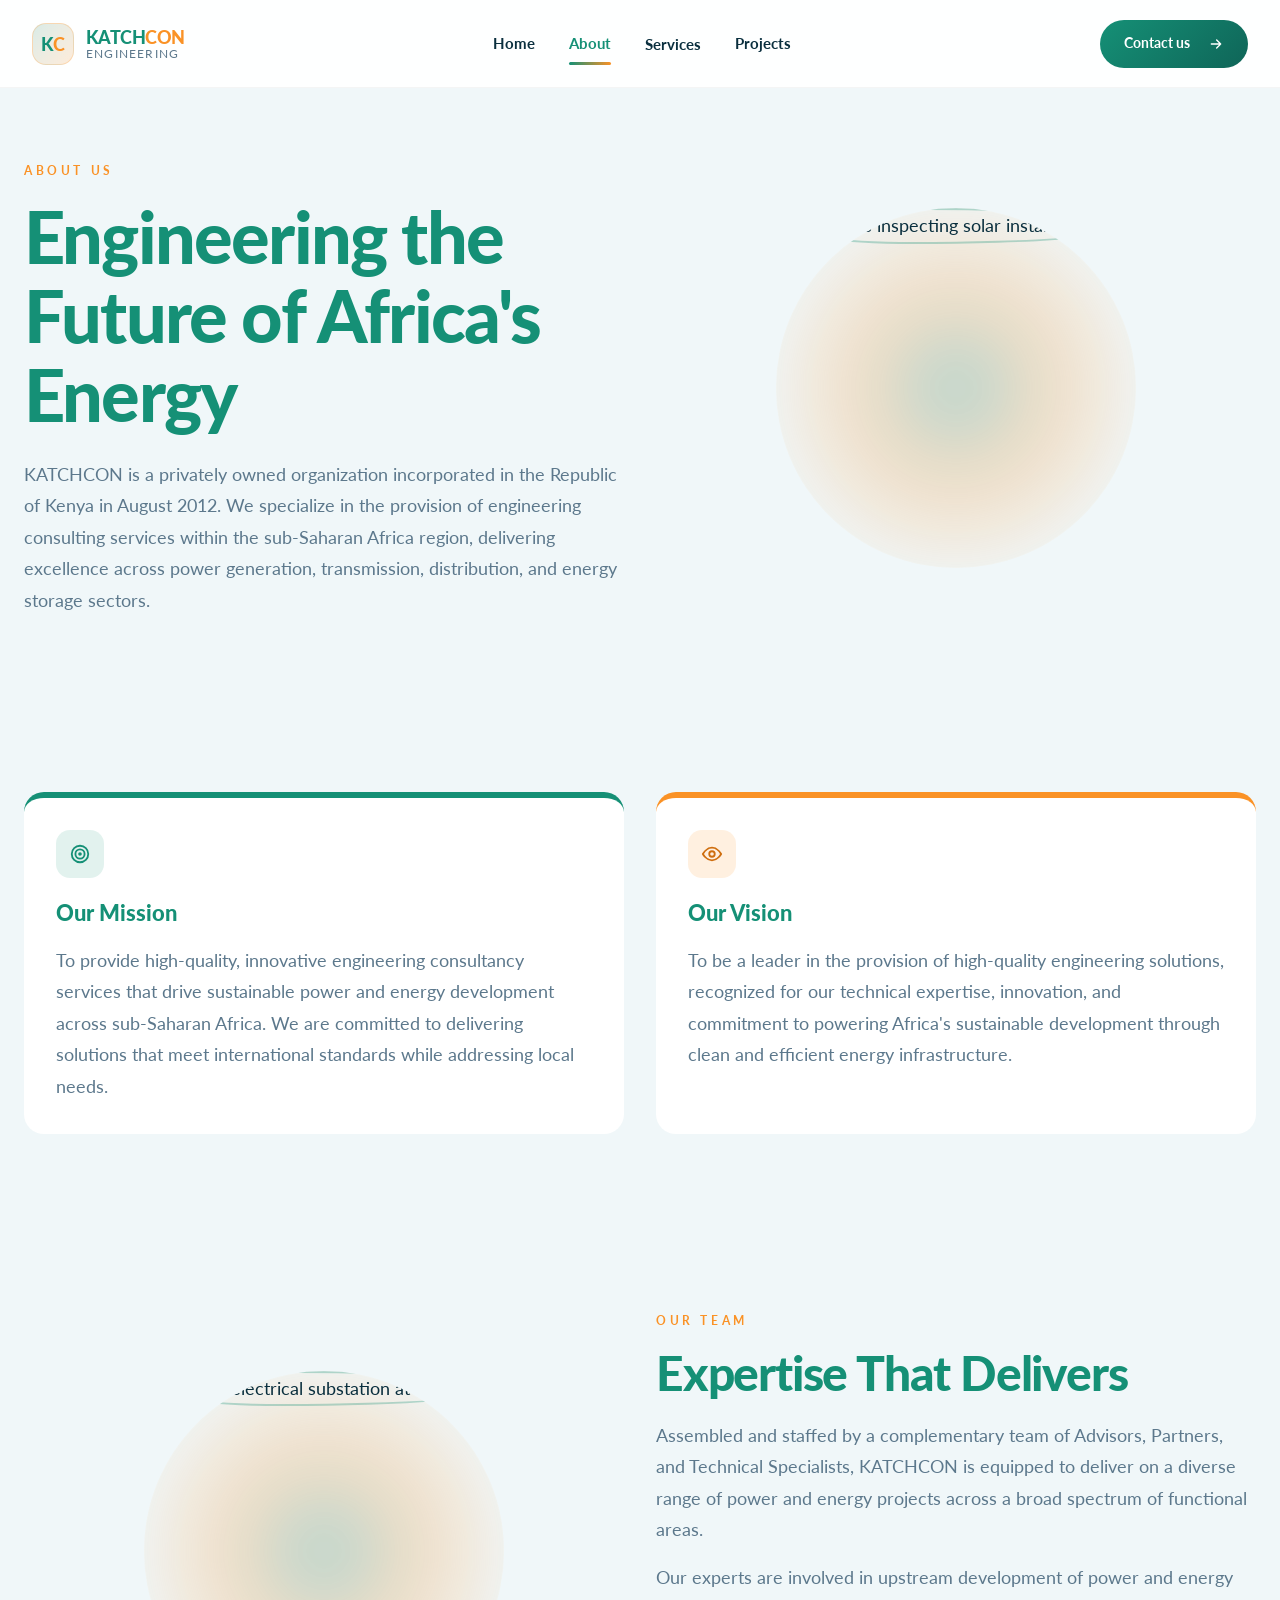
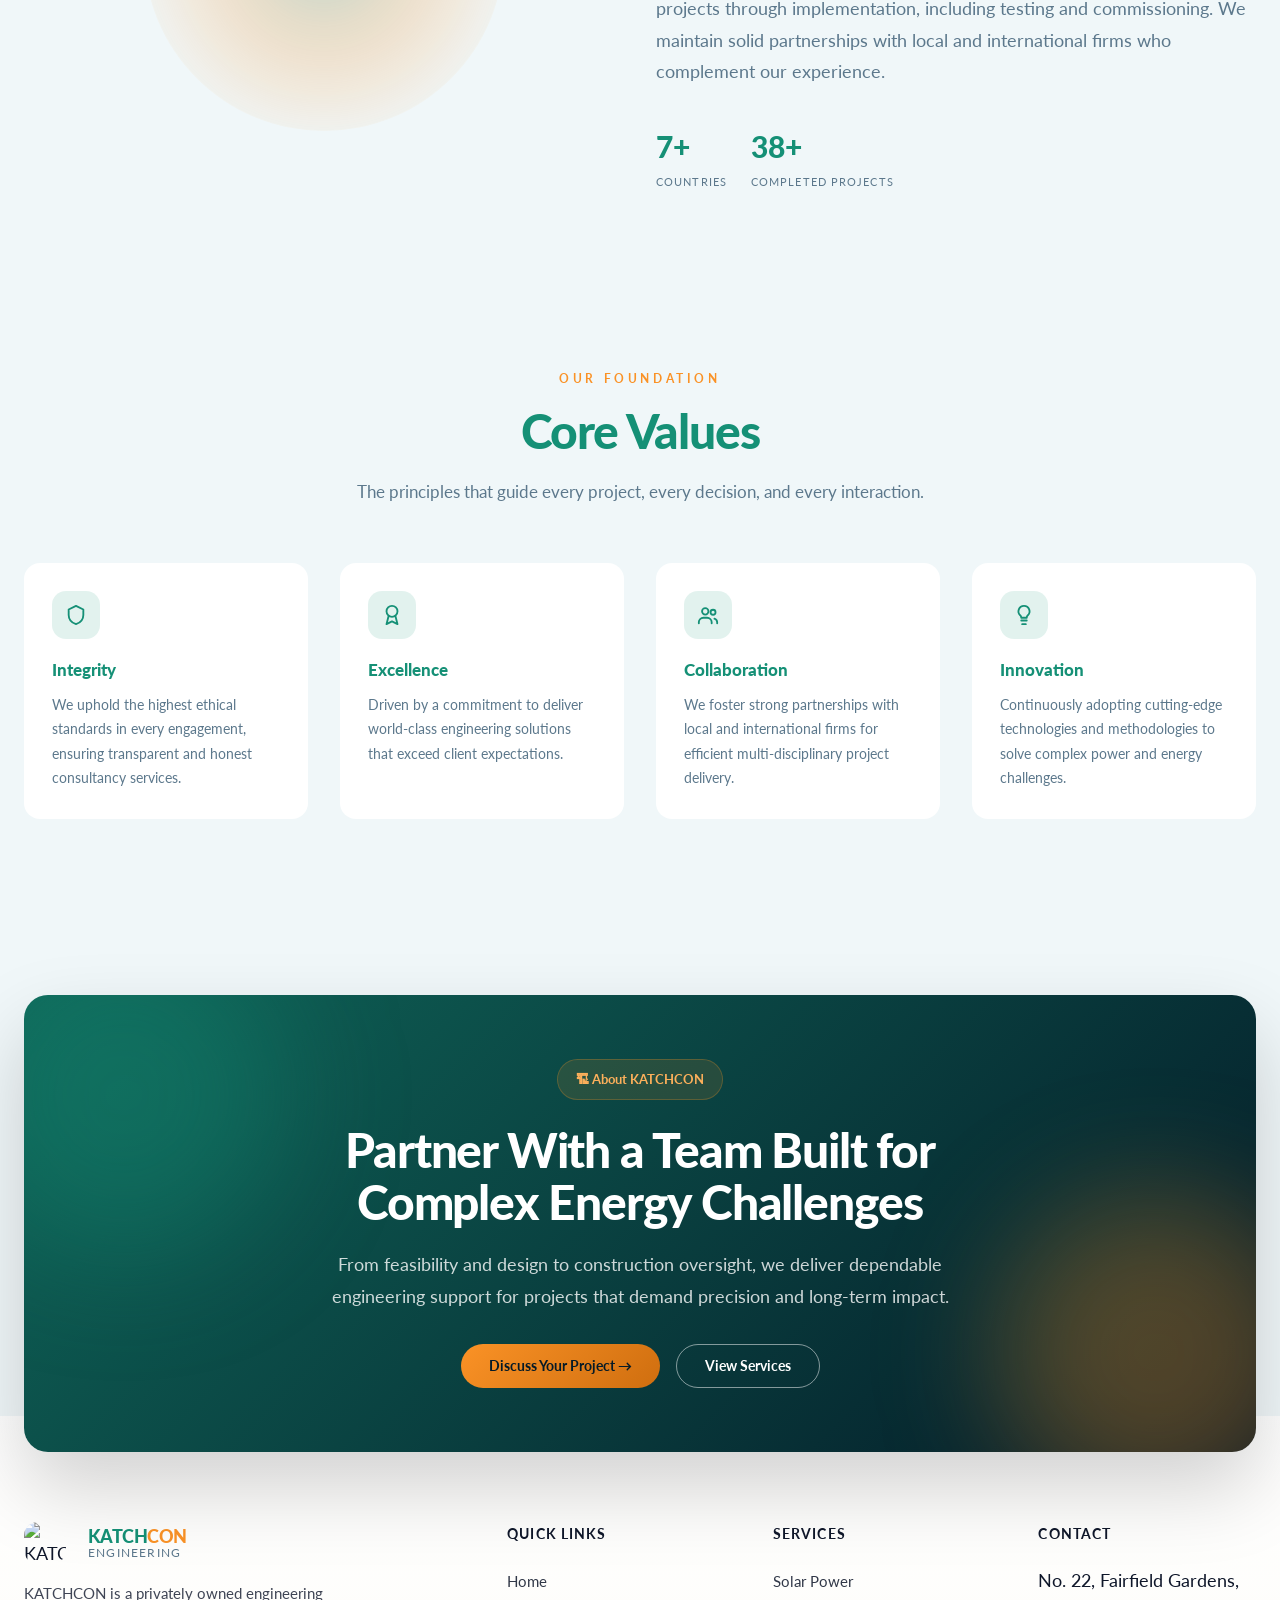
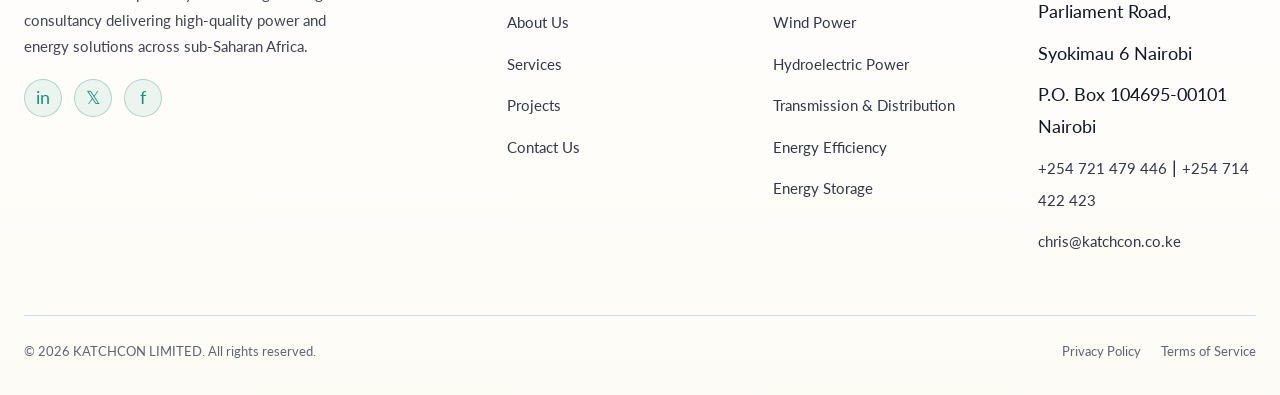
==== commit 6b29d54e: "Update footer, hero stats section, and contact form styling" ====
--- a/about.html
+++ b/about.html
@@ -108,6 +108,25 @@
     </div>
   </section>
 
+  <section>
+    <div class="container">
+      <div class="cta-dark reveal">
+        <div class="glow-blob teal"></div>
+        <div class="glow-blob amber"></div>
+        
+        <div class="content">
+          <span class="pill-badge amber">🏗 About KATCHCON</span>
+          <h2 class="h2-section">Partner With a Team Built for Complex Energy Challenges</h2>
+          <p>From feasibility and design to construction oversight, we deliver dependable engineering support for projects that demand precision and long-term impact.</p>
+          <div class="buttons">
+            <a href="contact.html" class="btn btn-amber">Discuss Your Project &rarr;</a>
+            <a href="services.html" class="btn btn-outline-white">View Services</a>
+          </div>
+        </div>
+      </div>
+    </div>
+  </section>
+
 </main>
 
 <footer id="footer"></footer>
--- a/css/style.css
+++ b/css/style.css
@@ -7,21 +7,21 @@
 /* ---------- Color system / themes ---------- */
 :root, [data-theme="forest"] {
   --background:#F7F5F0; --foreground:#1A3312; --surface:#FFFFFF; --obsidian:#12240E;
-  --teal:#2E6B18; --teal-light:#4A8C2D; --teal-dark:#1A3312;
-  --amber:#D4A017; --amber-light:#E8B923; --amber-dark:#A67C00;
+  --teal:#159076; --teal-light:#2BA792; --teal-dark:#0F6558;
+  --amber:#FA9226; --amber-light:#FDB05B; --amber-dark:#CF6E0F;
   --muted:#E8E5DC; --muted-foreground:#6B7060; --border:#D1CFC4;
   --destructive:#E5484D; --radius:8px;
 }
 [data-theme="solar"] {
   --background:#FBF3E7; --foreground:#3B2410; --surface:#FFFFFF; --obsidian:#2B1708;
-  --teal:#C1440E; --teal-light:#E0702F; --teal-dark:#7A2E0A;
-  --amber:#E8A33D; --amber-light:#F4C267; --amber-dark:#B87A1E;
+  --teal:#159076; --teal-light:#2BA792; --teal-dark:#0F6558;
+  --amber:#FA9226; --amber-light:#FDB05B; --amber-dark:#CF6E0F;
   --muted:#F0E2CC; --muted-foreground:#8A6B48; --border:#E3CBA5; --destructive:#E5484D;
 }
 [data-theme="ocean"] {
   --background:#F0F7F9; --foreground:#0A2F3E; --surface:#FFFFFF; --obsidian:#041A27;
-  --teal:#0F6E8C; --teal-light:#3B96C3; --teal-dark:#083446;
-  --amber:#E8A33D; --amber-light:#F4C267; --amber-dark:#B87A1E;
+  --teal:#159076; --teal-light:#2BA792; --teal-dark:#0F6558;
+  --amber:#FA9226; --amber-light:#FDB05B; --amber-dark:#CF6E0F;
   --muted:#E8EFF5; --muted-foreground:#5C788C; --border:#C9DCE8; --destructive:#E5484D;
 }
 
@@ -42,7 +42,7 @@
 a { color: inherit; text-decoration: none; }
 button, input, select, textarea { font-family: inherit; font-size: inherit; color: inherit; }
 ul { list-style: none; }
-h1,h2,h3,h4 { font-family: 'Lato', 'Segoe UI', Arial, sans-serif; }
+h1,h2,h3,h4 { font-family: 'Lato', 'Segoe UI', Arial, sans-serif; color: var(--teal); }
 
 /* Scrollbar */
 ::-webkit-scrollbar { width: 6px; height: 6px; }
@@ -115,6 +115,9 @@
 .btn-outline-white:hover{ background:rgba(255,255,255,.1); }
 .btn-block{ width:100%; }
 
+.btn-arrow{ display:inline-flex; align-items:center; margin-left:10px; line-height:0; }
+.btn-arrow svg{ display:block; }
+
 .pill-badge{
   display:inline-flex;align-items:center;gap:8px;padding:8px 18px;border-radius:9999px;
   background:color-mix(in srgb, var(--teal) 10%, transparent);
@@ -226,8 +229,8 @@
 .logo{ display:flex; align-items:center; gap:12px; }
 .logo-mark{
   width:42px; height:42px; display:flex; align-items:center; justify-content:center;
-  border-radius:14px; background:linear-gradient(135deg, rgba(15,110,140,.16), rgba(232,163,61,.16));
-  border:1px solid rgba(232,163,61,0.22);
+  border-radius:14px; background:linear-gradient(135deg, color-mix(in srgb, var(--teal) 18%, transparent), color-mix(in srgb, var(--amber) 18%, transparent));
+  border:1px solid color-mix(in srgb, var(--amber) 24%, transparent);
 }
 
 /* Footer-specific logo image sizing */
@@ -341,6 +344,31 @@
   background:color-mix(in srgb, var(--teal) 12%, transparent); color:var(--teal); flex-shrink:0;
 }
 
+/* ---------- What's Next (home) ---------- */
+.whats-next-section{ background:#FFF3C4; /* soft yellow */ padding:64px 0; }
+.whats-next-section .container{ max-width:1080px; }
+.whats-next-section .pill-badge{ background:transparent; border-color:transparent; color:var(--obsidian); }
+.whats-next-section .h2-section{ color:var(--obsidian); }
+.whats-next-section .section-desc{ color:rgba(15,23,42,.76); }
+.next-row{ display:flex; align-items:center; gap:18px; padding:18px 20px; border-radius:12px; background:transparent; color:var(--obsidian); text-decoration:none; margin-bottom:12px; transition:background .18s ease, transform .12s ease; }
+.next-row:hover{ background:rgba(0,0,0,0.04); transform:translateY(-3px); }
+.next-row .icon-box{ width:56px; height:56px; border-radius:12px; flex-shrink:0; }
+.next-row .icon-box.amber{ box-shadow:0 6px 18px rgba(250,146,38,0.12); }
+.next-row h4{ margin:0; font-size:16px; font-weight:800; text-transform:none; }
+.next-row p{ margin:4px 0 0; color:rgba(15,23,42,0.7); font-size:14px; }
+.next-row .arrow{ margin-left:auto; width:28px; height:28px; display:inline-block; border-radius:9999px; background:linear-gradient(135deg,var(--teal),var(--amber)); }
+
+@media (max-width:768px){
+  .whats-next-section{ padding:48px 0; }
+  .next-row{ padding:14px; gap:12px; }
+  .next-row .icon-box{ width:48px;height:48px; }
+}
+
+/* Logo image sizing inside the icon boxes */
+.next-row .icon-box img{
+  width:36px; height:36px; object-fit:contain; display:block;
+}
+
 /* ---------- Hero (crossfade slideshow) ---------- */
 .hero{
   position:relative; min-height:100vh; padding-top:80px; display:flex; align-items:center; overflow:hidden;
@@ -364,15 +392,26 @@
 .hero-video{ position:absolute; inset:0; width:100%; height:100%; object-fit:cover; z-index:0; }
 .hero-overlay-1{
   position:absolute; inset:0; z-index:1;
-  background:linear-gradient(to bottom, color-mix(in srgb, var(--background) 90%, transparent), color-mix(in srgb, var(--background) 60%, transparent), color-mix(in srgb, var(--background) 92%, transparent));
-}
-.hero-overlay-2{ position:absolute; inset:0; z-index:1; background:color-mix(in srgb, var(--teal) 5%, transparent); }
+  background:
+    linear-gradient(90deg, rgba(4, 26, 39, 0.88) 0%, rgba(4, 26, 39, 0.62) 38%, rgba(4, 26, 39, 0.42) 100%),
+    linear-gradient(to bottom, rgba(4, 26, 39, 0.28) 0%, rgba(4, 26, 39, 0.12) 45%, rgba(4, 26, 39, 0.72) 100%);
+}
+.hero-overlay-2{ position:absolute; inset:0; z-index:1; background:linear-gradient(135deg, rgba(21,144,118,0.18), rgba(250,146,38,0.12), rgba(4,26,39,0.24)); }
 .hero-content{ position:relative; z-index:2; max-width:760px; text-align:left; margin-left:0; }
-.hero-content .h1-hero{ margin:8px 0 20px; }
+
+/* Make the word 'Engineering' clearly visible and green in the hero */
+.hero-content .engineering{
+  color: #23b66b; /* vivid green */
+  position:relative;
+  z-index:3; /* ensure it sits above overlays */
+  font-weight:900;
+}
+.hero-content .pill-badge{ background:rgba(255,255,255,0.16); color:#fff; border-color:rgba(255,255,255,0.26); backdrop-filter:blur(10px); box-shadow:0 8px 24px rgba(0,0,0,0.18); }
+.hero-content .h1-hero{ margin:8px 0 20px; text-shadow:0 6px 24px rgba(0,0,0,0.45); }
 .hero-content .h1-hero span{ display:block; }
 .hero-content .h1-hero .brand-word{ display:inline-flex; gap:0.25rem; }
 .hero-content .h1-hero .brand-word span{ display:inline; }
-.hero-content p.lead{ font-size:18px; color:var(--muted-foreground); max-width:560px; margin-bottom:32px; }
+.hero-content p.lead{ font-size:18px; color:rgba(255,255,255,0.92); text-shadow:0 2px 12px rgba(0,0,0,0.45); max-width:560px; margin-bottom:32px; }
 .hero-buttons{ display:flex; flex-wrap:wrap; gap:16px; margin-bottom:24px; }
 .hero-bubble{
   display:block;
@@ -451,7 +490,17 @@
   border-radius:24px; padding:32px; margin-top:56px;
 }
 .stat-card .stat-num, .stat-strip .stat-num{ font-size:34px; font-weight:900; color:var(--teal); }
-.stat-item{ text-align:center; }
+.hero-stats{
+  display:flex;
+  justify-content:center;
+  gap:2.5rem;
+  margin-top:1.5rem;
+  flex-wrap:wrap;
+}
+.hero-stats .stat-item{
+  flex:1 1 160px;
+  text-align:center;
+}
 
 /* ---------- Service / capability cards ---------- */
 .card{ background:var(--surface); border-radius:16px; overflow:hidden; border:1px solid var(--border); transition:transform .3s ease, box-shadow .3s ease; }
@@ -466,6 +515,20 @@
 .learn-more{ display:inline-flex; align-items:center; gap:6px; color:var(--teal); font-weight:700; font-size:14px; }
 .learn-more svg{ transition:transform .2s ease; }
 .card:hover .learn-more svg{ transform:translateX(4px); }
+
+.cta-card{ display:flex; flex-direction:column; justify-content:space-between; min-height:260px; border-radius:20px; overflow:hidden; background:linear-gradient(135deg, var(--teal-dark), var(--teal)); color:#fff; transition:transform .3s ease, box-shadow .3s ease; }
+.cta-card:hover{ transform:translateY(-4px); box-shadow:0 16px 40px rgba(0,0,0,.12); }
+.cta-card .cta-card-body{ padding:28px; display:flex; flex-direction:column; gap:18px; }
+.cta-card .cta-card-top{ display:flex; align-items:center; gap:14px; }
+.cta-card .cta-card-top .icon-box{ width:48px; height:48px; border-radius:14px; display:flex; align-items:center; justify-content:center; background:rgba(255,255,255,.18); color:#fff; }
+.cta-card .cta-card-top.amber .icon-box{ background:rgba(255,255,255,.22); color:#fff; }
+.cta-card h3{ font-size:22px; font-weight:900; color:#fff; }
+.cta-card p{ color:rgba(255,255,255,.85); line-height:1.7; }
+.cta-card .cta-card-actions{ margin-top:auto; display:flex; gap:16px; flex-wrap:wrap; }
+.cta-card .pill-badge{ background:rgba(255,255,255,.12); border-color:rgba(255,255,255,.18); color:#fff; }
+.cta-card .btn{ color:#fff; }
+.cta-card .btn-outline-white{ border-color:rgba(255,255,255,.72); color:#fff; }
+.cta-card .btn-outline-white:hover{ background:rgba(255,255,255,.12); }
 
 /* ---------- Why choose cards ---------- */
 .why-card{ background:var(--surface); border-radius:16px; padding:28px; border-left:4px solid var(--teal); }
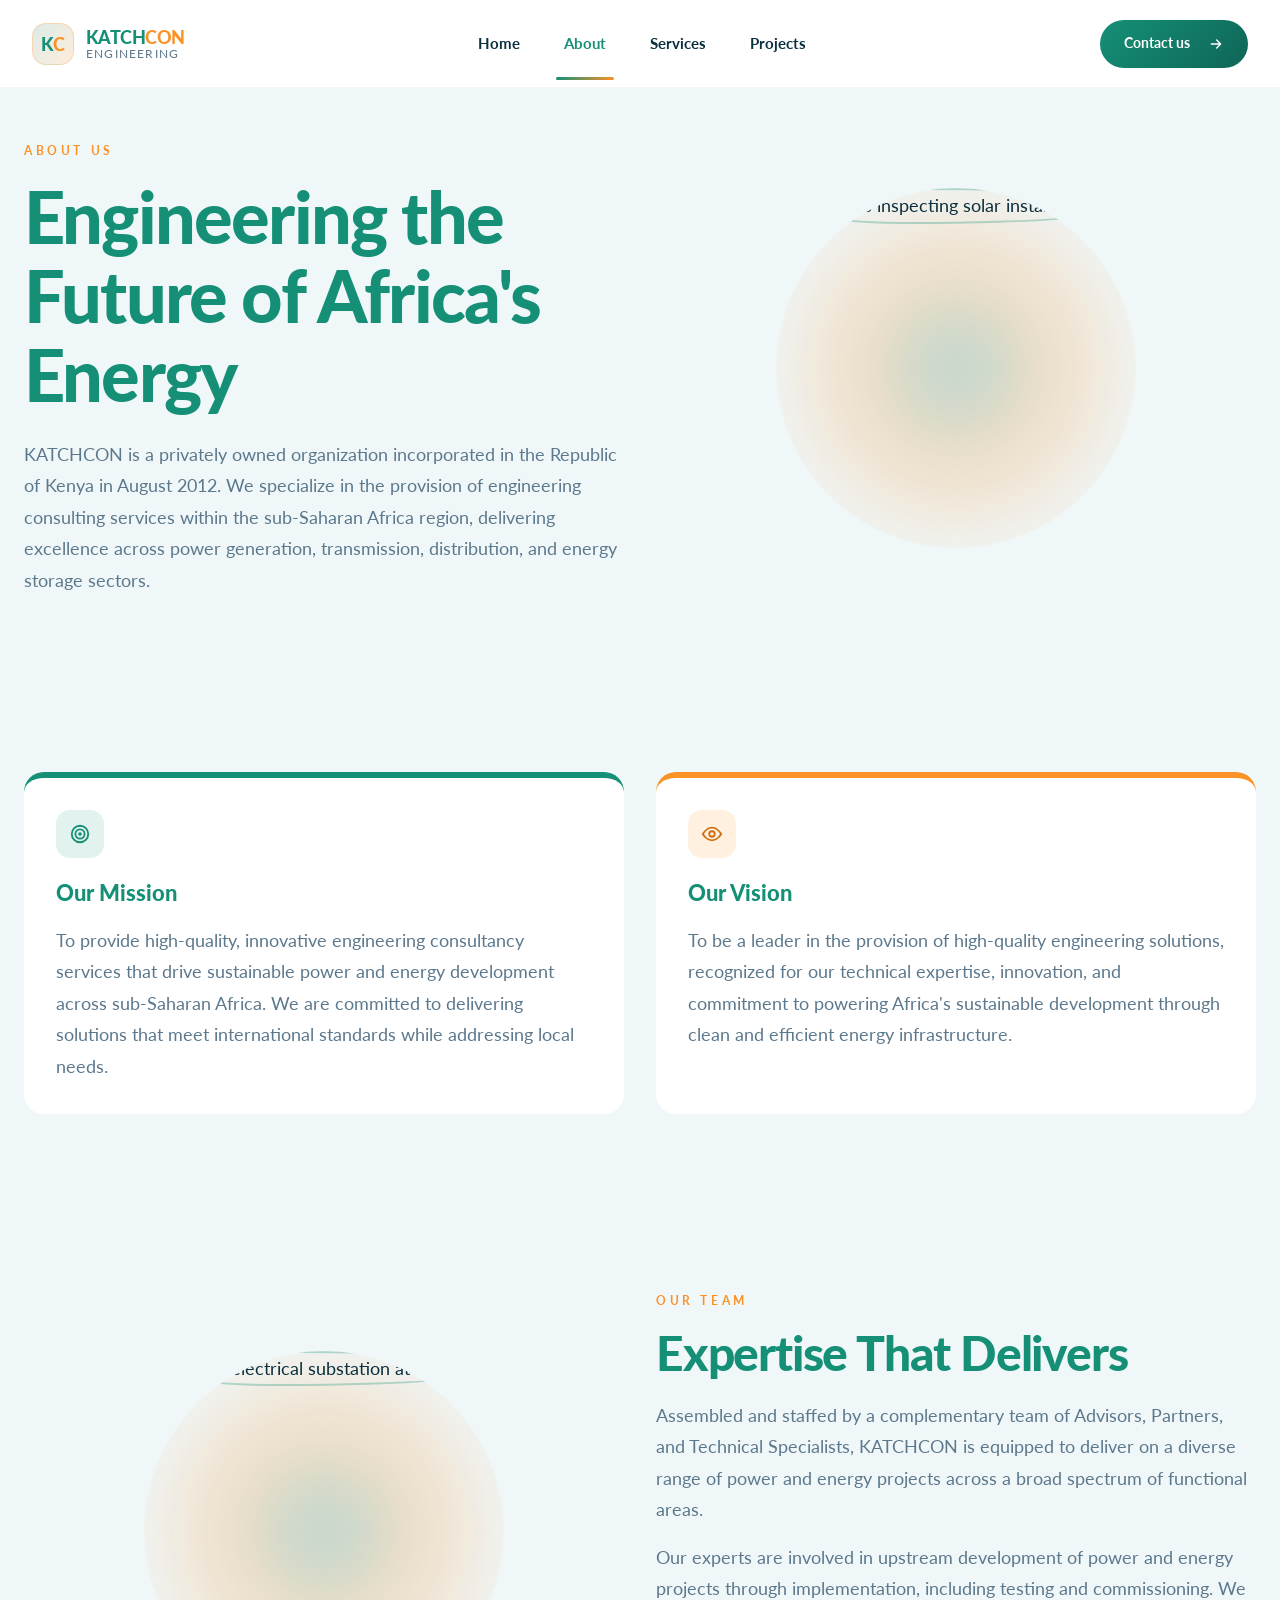
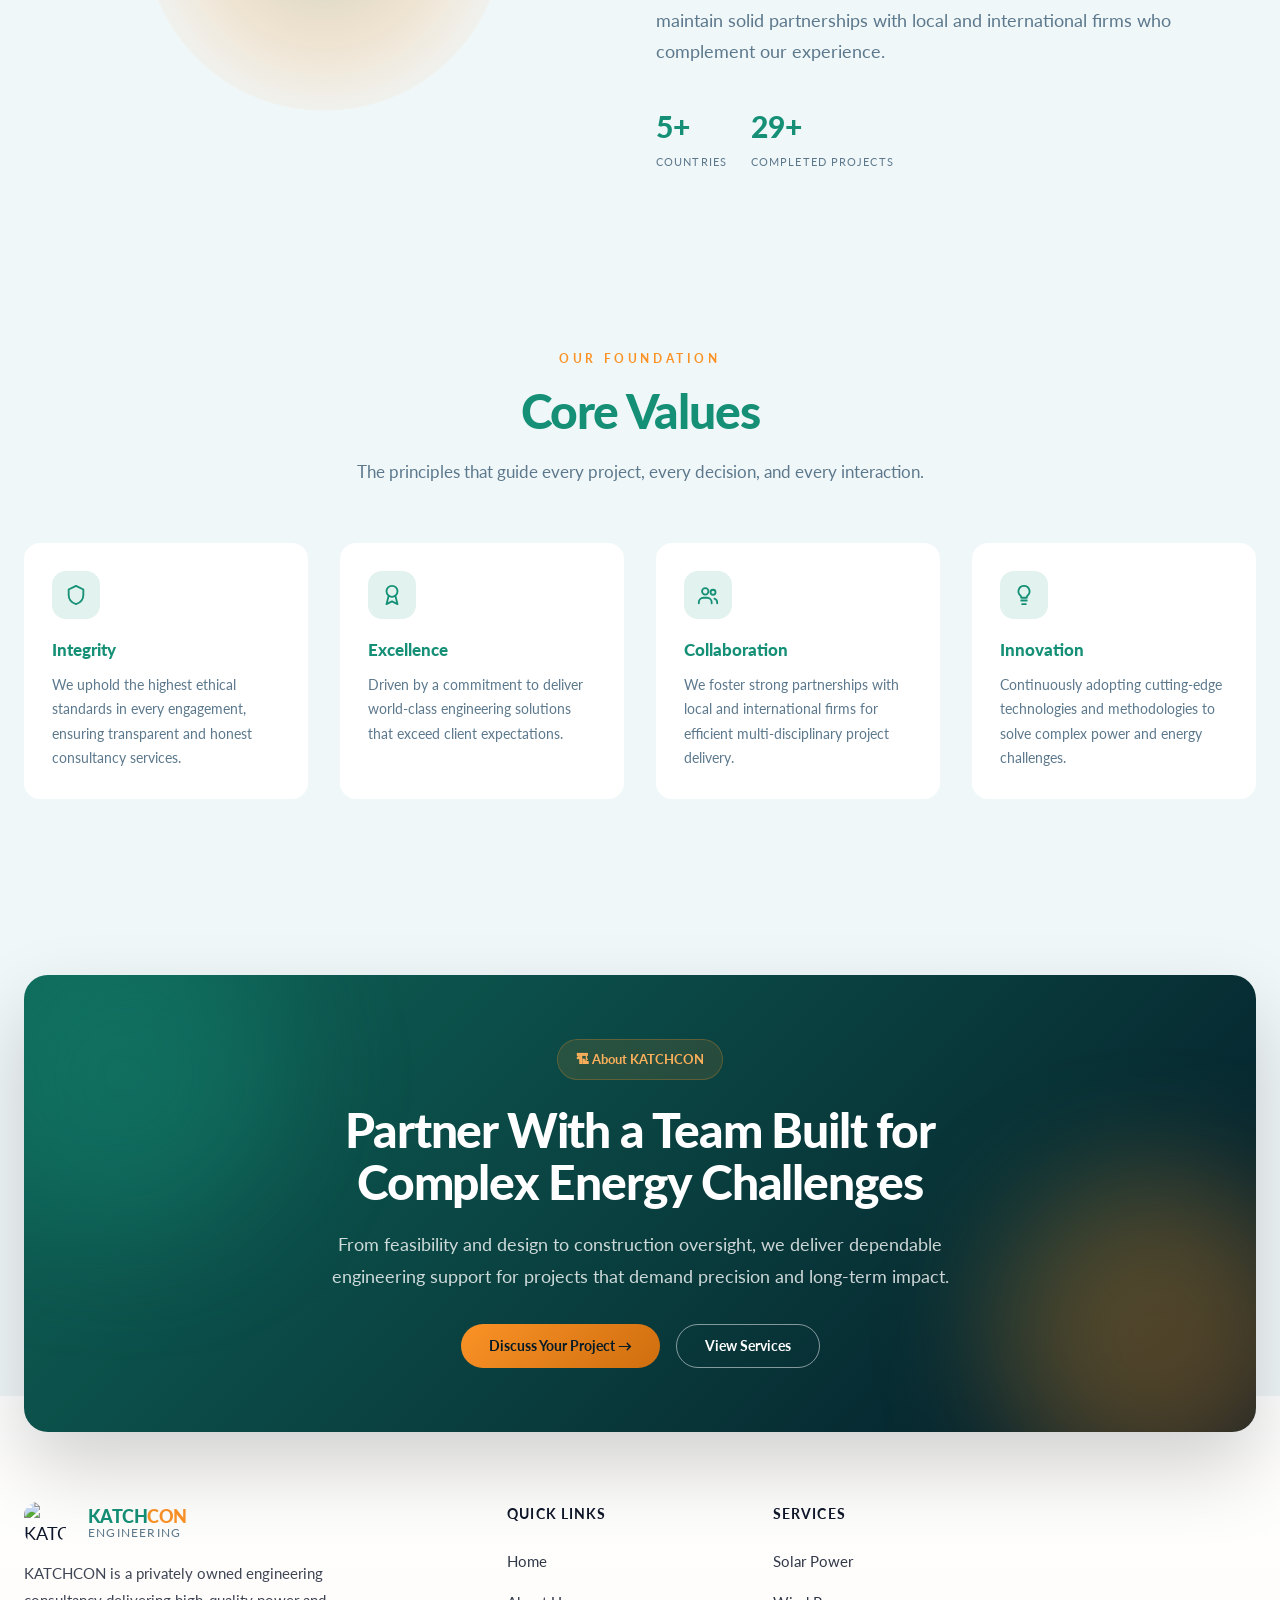
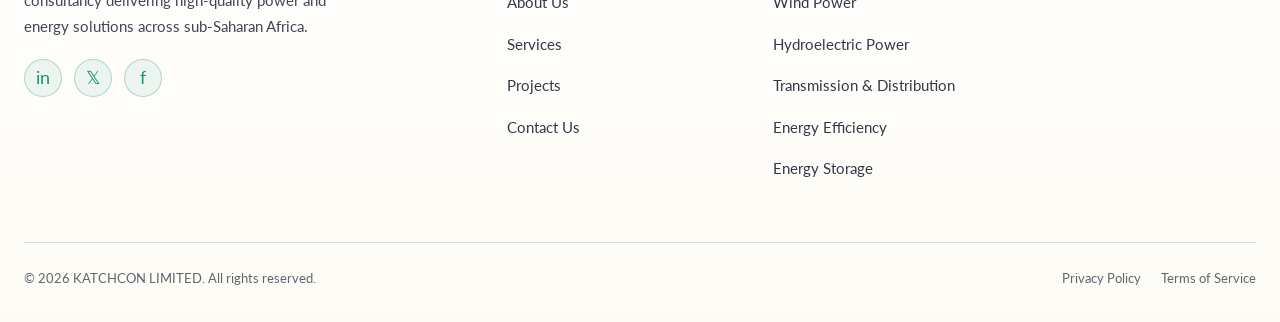
==== commit d6fd6dd6: "Update site content and add new pages" ====
--- a/about.html
+++ b/about.html
@@ -15,7 +15,7 @@
 
 <main>
 
-  <section style="padding-top:160px;">
+  <section class="page-hero">
     <div class="container">
       <div class="grid grid-2" style="align-items:center;">
         <div class="reveal">
--- a/css/style.css
+++ b/css/style.css
@@ -54,6 +54,11 @@
 .container-sm { max-width: 896px; margin: 0 auto; padding: 0 24px; }
 main { position: relative; z-index: 1; }
 section { padding: 64px 0; position: relative; }
+@media (max-width: 640px) { 
+  .container { padding: 0 16px; }
+  .container-sm { padding: 0 16px; }
+  section { padding: 48px 0; }
+}
 @media (min-width: 1024px) { section { padding: 88px 0; } }
 .section-tight { padding: 64px 0; }
 .text-center { text-align: center; }
@@ -68,6 +73,9 @@
 }
 .flex { display: flex; }
 .flex-center { display: flex; align-items: center; }
+.align-center { align-items: center; }
+.page-hero { padding-top: 140px; }
+@media (max-width: 640px) { .page-hero { padding-top: 100px; } }
 .gap-3 { gap: 12px; } .gap-4 { gap: 16px; } .gap-6 { gap: 24px; }
 
 /* ---------- Utility color classes ---------- */
@@ -92,6 +100,12 @@
 .h2-section{font-size:30px;font-weight:900;line-height:1.1;letter-spacing:-0.025em;margin-bottom:20px;}
 .section-desc{color:var(--muted-foreground);font-size:17px;max-width:640px;}
 .section-head{max-width:720px;margin:0 auto 56px;}
+@media (max-width: 640px) {
+  .h1-hero{font-size:28px;}
+  .h2-section{font-size:24px;}
+  .section-desc{font-size:15px;}
+  body{font-size:16px;}
+}
 @media(min-width:1024px){.h1-hero{font-size:72px;} .h2-section{font-size:48px;}}
 p { color: var(--foreground); }
 
@@ -216,16 +230,17 @@
   border-bottom-color:rgba(15,110,140,0.16);
   box-shadow:0 10px 30px rgba(0,0,0,.08);
 }
-..home-page nav.navbar{
-  --navbar-bg-color: rgba(255,255,255,0.82);
-  --navbar-bg-image: none;
-}
+body:not(.home-page) nav.navbar{ background:var(--navbar-bg-color, rgba(255,255,255,0.96)); }
 .home-page nav.navbar.scrolled{
   --navbar-bg-color: rgba(255,255,255,0.88);
   --navbar-bg-image: none;
 }
 .navbar .container{ display:flex; align-items:center; justify-content:space-between; width:100%; max-width:1280px; padding:0 32px; }
 .nav-bar-inner{ display:flex; align-items:center; width:100%; gap:24px; }
+@media (max-width:767px) {
+  .navbar .container{ padding:0 16px; }
+  .nav-bar-inner{ gap:12px; }
+}
 .logo{ display:flex; align-items:center; gap:12px; }
 .logo-mark{
   width:42px; height:42px; display:flex; align-items:center; justify-content:center;
@@ -240,8 +255,8 @@
 .logo-text .name{ font-weight:900; font-size:18px; letter-spacing:-.03em; }
 .logo-text .caption{ margin-top:2px; font-size:12px; color:var(--muted-foreground); }
 .nav-center{ flex:1; display:flex; justify-content:center; }
-.nav-links{ display:flex; align-items:center; gap:34px; position:relative; }
-.nav-links a, .dropdown-toggle{ position:relative; font-weight:700; font-size:15px; color:var(--foreground); transition:color .2s ease; background:none; border:none; cursor:pointer; }
+.nav-links{ display:flex; align-items:center; gap:28px; position:relative; }
+.nav-links a, .dropdown-toggle{ display:inline-flex; align-items:center; justify-content:center; position:relative; min-height:56px; padding:0 8px; font-weight:700; font-size:15px; line-height:1.1; color:var(--foreground); transition:color .2s ease; background:none; border:none; cursor:pointer; }
 .nav-links a:hover, .dropdown-toggle:hover{ color:var(--teal); }
 .nav-links a.active, .service-dropdown.active > .dropdown-toggle{ color:var(--teal); }
 .nav-links a.active::after{
@@ -250,7 +265,7 @@
 }
 .service-dropdown{ position:relative; z-index:999; }
 .service-dropdown .dropdown-menu{
-  position:absolute; top:calc(100% + 12px); left:0;
+  position:absolute; top:calc(100% + 14px); left:0;
   min-width:240px; background:var(--surface); border:1px solid var(--border);
   border-radius:16px; box-shadow:0 24px 60px rgba(0,0,0,.12);
   opacity:0; visibility:hidden; transform:translateY(10px); transition:opacity .25s ease, transform .25s ease, visibility .25s ease;
@@ -263,8 +278,14 @@
 .service-dropdown .dropdown-menu a:hover{ background:color-mix(in srgb, var(--teal) 10%, transparent); color:var(--teal); }
 .btn-contact{ white-space:nowrap; padding:0 24px; min-height:48px; }
 .hamburger{ display:flex; width:40px; height:40px; align-items:center; justify-content:center; background:none; border:none; cursor:pointer; }
-@media (min-width:768px){ .hamburger{ display:none; } }
-@media (max-width:767px){ .dropdown-toggle{ width:100%; text-align:left; }}
+@media (min-width:768px){ .hamburger{ display:none; } .nav-center{ display:flex !important; } .btn-contact{ display:inline-flex !important; } }
+@media (max-width:767px){ 
+  .nav-center{ display:none; }
+  .btn-contact{ display:none; }
+  .navbar .container{ padding:0 16px; }
+  .dropdown-toggle{ width:100%; text-align:left; }
+  .mobile-menu .container{ max-height:calc(100vh - 88px); overflow-y:auto; }
+}
 
 .theme-switch{
   display:flex; align-items:center; gap:4px; padding:4px; border-radius:9999px;
@@ -278,8 +299,6 @@
 }
 .theme-switch button.active{ background:var(--teal); color:#fff; }
 
-.hamburger{ display:flex; width:40px; height:40px; align-items:center; justify-content:center; background:none; border:none; cursor:pointer; }
-@media (min-width:768px){ .hamburger{ display:none; } }
 .hamburger span, .hamburger span::before, .hamburger span::after{
   content:""; display:block; width:22px; height:2px; background:var(--foreground); position:relative; transition:.25s ease;
 }
@@ -290,13 +309,15 @@
 .hamburger.open span::after{ top:0; transform:rotate(-45deg); }
 
 .mobile-menu{
-  position:fixed; top:80px; left:0; right:0; z-index:49; max-height:0; overflow:hidden;
+  position:fixed; top:88px; left:0; right:0; z-index:49; max-height:0; overflow:hidden;
   background:color-mix(in srgb, var(--background) 98%, transparent); backdrop-filter:blur(16px);
   border-bottom:1px solid color-mix(in srgb, var(--teal) 20%, transparent);
   transition:max-height .35s ease;
 }
 .mobile-menu.open{ max-height:480px; }
-.mobile-menu .container{ padding:20px 24px 28px; display:flex; flex-direction:column; gap:18px; }  .mobile-submenu-title{ font-weight:900; letter-spacing:.08em; text-transform:uppercase; color:var(--muted-foreground); margin-top:10px; }.mobile-menu a{ font-weight:700; font-size:16px; }
+.mobile-menu .container{ padding:20px 24px 28px; display:flex; flex-direction:column; gap:18px; }
+.mobile-submenu-title{ font-weight:900; letter-spacing:.08em; text-transform:uppercase; color:var(--muted-foreground); margin-top:10px; }
+.mobile-menu a{ font-weight:700; font-size:16px; }
 .mobile-menu a.active{ color:var(--teal); }
 @media (min-width:768px){ .mobile-menu{ display:none; } }
 
@@ -325,10 +346,6 @@
   background:color-mix(in srgb, var(--teal) 8%, transparent); transition:background .2s ease, color .2s ease;
 }
 .social-icons a:hover{ background:var(--teal); color:#fff; }
-.footer-bottom{
-  border-top:1px solid var(--border); margin-top:48px; padding-top:24px;
-  display:flex; flex-direction:column; gap:12px; font-size:13px; color:rgba(55,65,81,.8);
-}
 @media (min-width:640px){ .footer-bottom{ flex-direction:row; justify-content:space-between; } }
 .footer-bottom .legal-links{ display:flex; gap:20px; }
 .footer-bottom a:hover{ color:var(--teal); }
@@ -371,14 +388,14 @@
 
 /* ---------- Hero (crossfade slideshow) ---------- */
 .hero{
-  position:relative; min-height:100vh; padding-top:80px; display:flex; align-items:center; overflow:hidden;
+  position:relative; min-height:100vh; padding-top:124px; display:flex; align-items:center; overflow:hidden;
   justify-content:flex-start;
 }
 .hero .container{
-  width:100%; max-width:none; margin:0; padding-left:24px; padding-right:24px;
+  width:100%; max-width:1280px; margin:0 auto; padding-left:32px; padding-right:32px;
 }
 @media (min-width: 1024px){
-  .hero .container{ padding-left:48px; padding-right:48px; }
+  .hero .container{ padding-left:32px; padding-right:32px; }
 }
 .hero-inner{
   display:grid;
@@ -397,20 +414,12 @@
     linear-gradient(to bottom, rgba(4, 26, 39, 0.28) 0%, rgba(4, 26, 39, 0.12) 45%, rgba(4, 26, 39, 0.72) 100%);
 }
 .hero-overlay-2{ position:absolute; inset:0; z-index:1; background:linear-gradient(135deg, rgba(21,144,118,0.18), rgba(250,146,38,0.12), rgba(4,26,39,0.24)); }
-.hero-content{ position:relative; z-index:2; max-width:760px; text-align:left; margin-left:0; }
-
-/* Make the word 'Engineering' clearly visible and green in the hero */
-.hero-content .engineering{
-  color: #23b66b; /* vivid green */
-  position:relative;
-  z-index:3; /* ensure it sits above overlays */
-  font-weight:900;
-}
+.hero-content{ position:relative; z-index:2; max-width:720px; text-align:left; margin-left:0; padding-top:10px; }
 .hero-content .pill-badge{ background:rgba(255,255,255,0.16); color:#fff; border-color:rgba(255,255,255,0.26); backdrop-filter:blur(10px); box-shadow:0 8px 24px rgba(0,0,0,0.18); }
-.hero-content .h1-hero{ margin:8px 0 20px; text-shadow:0 6px 24px rgba(0,0,0,0.45); }
-.hero-content .h1-hero span{ display:block; }
-.hero-content .h1-hero .brand-word{ display:inline-flex; gap:0.25rem; }
-.hero-content .h1-hero .brand-word span{ display:inline; }
+.hero-content .h1-hero{ margin:16px 0 28px; text-shadow:0 6px 24px rgba(0,0,0,0.35); font-size:clamp(3rem, 5vw, 4.8rem); line-height:1.02; letter-spacing:-0.04em; }
+.hero-content .h1-hero .hero-brand{ display:block; font-size:1.05rem; font-weight:700; letter-spacing:.22em; text-transform:uppercase; color:rgba(255,255,255,.78); margin-bottom:12px; }
+.hero-content .h1-hero .hero-headline{ display:block; }
+.hero-content .h1-hero .text-teal{ color:var(--teal); }
 .hero-content p.lead{ font-size:18px; color:rgba(255,255,255,0.92); text-shadow:0 2px 12px rgba(0,0,0,0.45); max-width:560px; margin-bottom:32px; }
 .hero-buttons{ display:flex; flex-wrap:wrap; gap:16px; margin-bottom:24px; }
 .hero-bubble{
